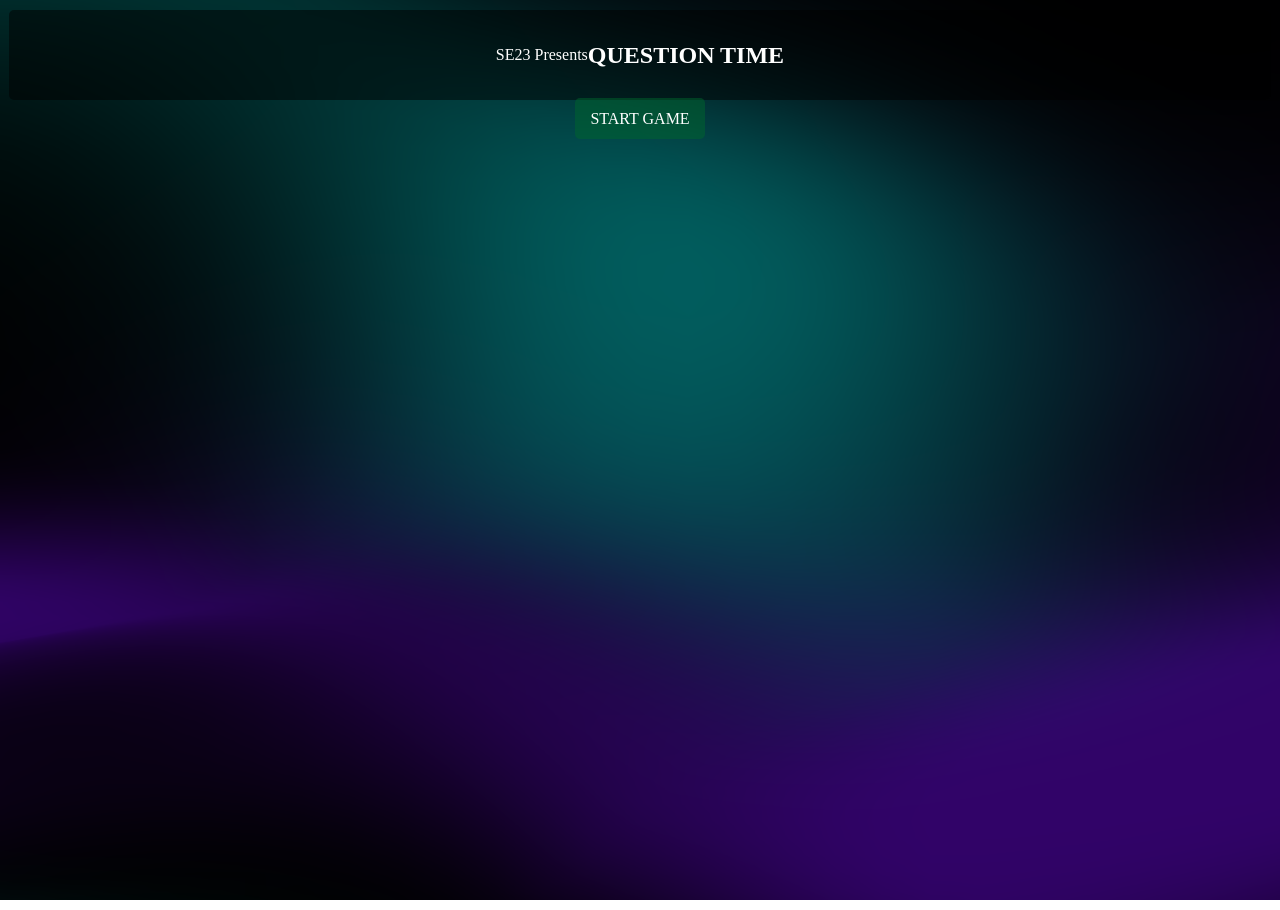
==== index.html @ 7378dd65 "Adds home page and styles" ====
<!DOCTYPE html>
<html lang="en">
<head>
    <meta charset="UTF-8">
    <meta name="viewport" content="width=device-width, initial-scale=1.0">
    <title>Question Time</title>
    <link rel="stylesheet" href="./styles/index.css">
</head>
<body>
    <section class="logo-section">
        <p class="logo-section__presents" >SE23 Presents</p>
        <h1 class="logo-section__logo" >QUESTION TIME</h1>
    </section>

    <section class="how-to-play">

        <div class="how-to-play__game-btns">
            <a href="./game.html" class="how-to-play__start-solo-game" id="startSoloGame">START GAME</a>
        </div>

    </section>



</body>
<script src="./scripts/index.js"></script>
</html>
---- styles/index.css ----
html {
  height: 100vh;
}

body {
  height: 100%;
  background-image: url("../assets/mesh-bg-3.png");
  background-repeat: no-repeat;
  background-size: cover;
  background-position: center;
  background-attachment: fixed;
  overflow: hidden;
}

.logo-section {
  height: 10%;
  width: 99.9%;
  border-radius: 5px;
  display: flex;
  justify-content: center;
  align-items: center;
  margin: 10px auto;
  background-color: rgba(0, 0, 0, 0.5);
  color: white;
}

.how-to-play {
  display: flex;
  flex-direction: column;
  justify-content: flex-end;
  align-items: center;
}
.how-to-play__start-solo-game {
  padding: 12px 15px;
  text-decoration: none;
  color: white;
  border: none;
  border-radius: 5px;
  transition: background-color 0.2s;
  background-color: rgba(1, 103, 45, 0.5);
}
.how-to-play__start-solo-game:hover {
  background-color: rgba(2, 139, 61, 0.8);
  cursor: pointer;
}
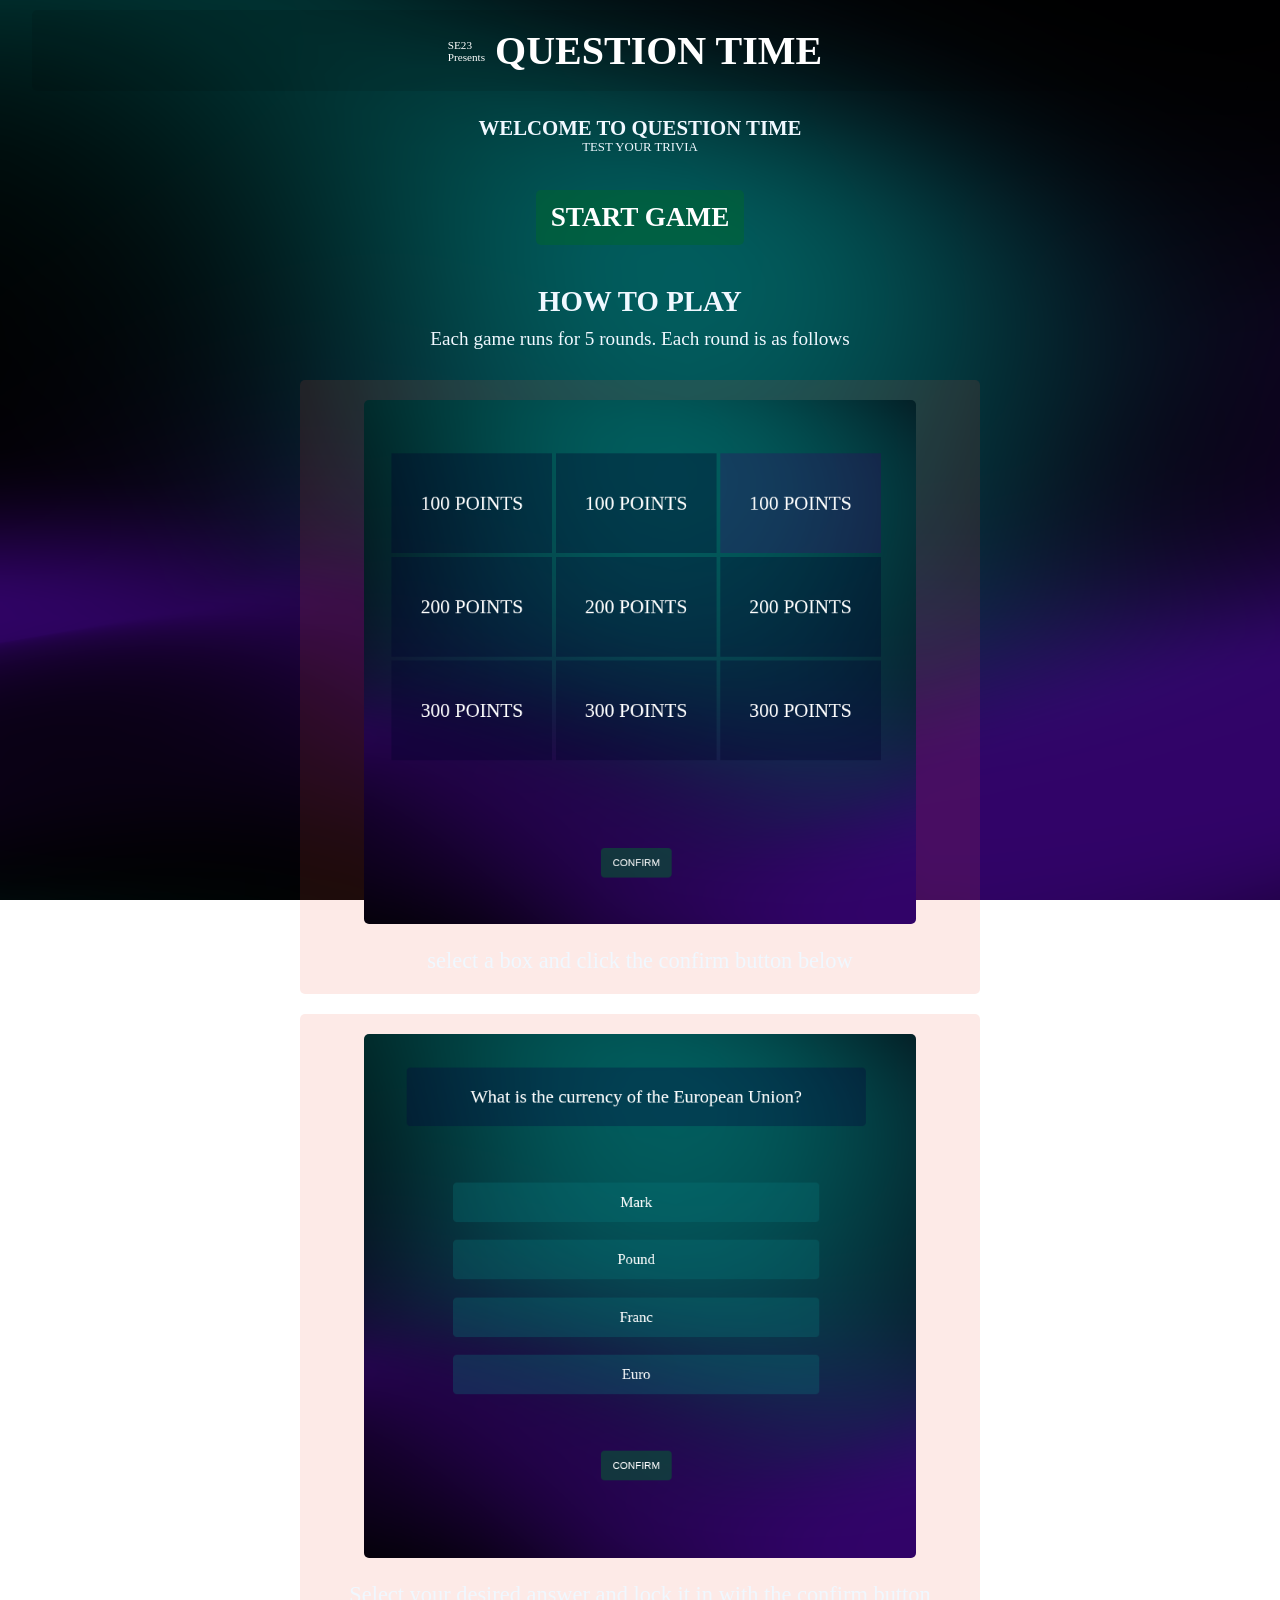
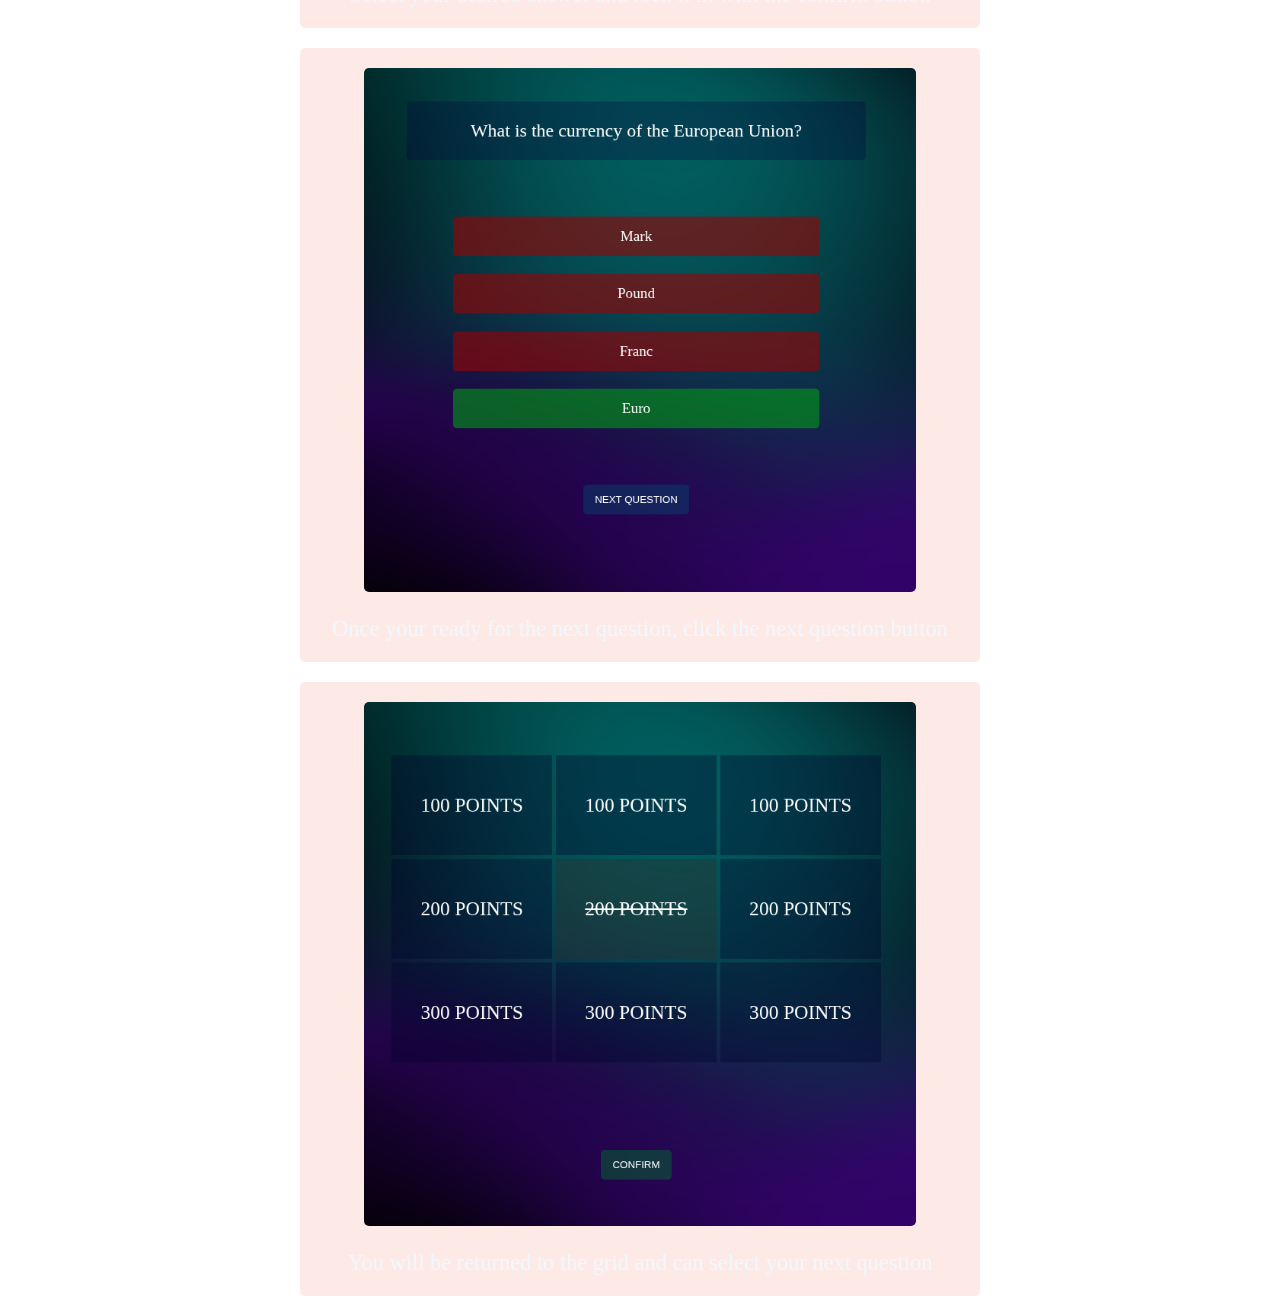
==== commit 838a08fd: "Adds home page with instructions and updates styles" ====
--- a/index.html
+++ b/index.html
@@ -8,14 +8,60 @@
 </head>
 <body>
     <section class="logo-section">
-        <p class="logo-section__presents" >SE23 Presents</p>
-        <h1 class="logo-section__logo" >QUESTION TIME</h1>
+            <p class="logo-section__presents" >SE23<br>Presents</p>
+            <h1 class="logo-section__logo" >QUESTION TIME</h1>
     </section>
+
+
 
     <section class="how-to-play">
 
-        <div class="how-to-play__game-btns">
-            <a href="./game.html" class="how-to-play__start-solo-game" id="startSoloGame">START GAME</a>
+        <!-- ---------- WELCOME ---------- -->
+        <div class="how-to-play__welcome-container">
+            <h2 class="how-to-play__welcome-heading">WELCOME TO QUESTION TIME</h2>
+            <p class="how-to-play__intro">TEST YOUR TRIVIA</p>
+        </div>
+
+        <div class="game-btns">
+            <a href="./game.html" class="start-solo-game" id="startSoloGame">START GAME</a>
+        </div>
+
+        <!-- ---------- INSTRUCTIONS ---------- -->
+        <div class="how-to-play__instructions">
+            <h3 class="how-to-play__instruction-heading">HOW TO PLAY</h3>
+            <p class="how-to-play__quick-note">Each game runs for 5 rounds. Each round is as follows</p>
+            
+            <!-- ---------- INSTRUCTION CARDS ---------- -->
+            <div class="how-to-play__instruction-cards-wrapper">
+            <!-- ----- CARD 1 ----- -->
+                <div class="how-to-play__instruction-card">
+                    <p class="how-to-play__instruction-text"> select a box and click the confirm button below</p>
+                    <div class="how-to-play__instuction-visual-container">
+                        <img src="./assets/grid-guide.png" alt="" class="how-to-play__instruction-visual">
+                    </div>
+                </div>
+            <!-- ----- CARD 2 ----- -->
+                <div class="how-to-play__instruction-card">
+                    <p class="how-to-play__instruction-text">Select your desired answer and lock it in with the confirm button</p>
+                    <div class="how-to-play__instuction-visual-container">
+                        <img src="./assets/question-guide-1.png" alt="" class="how-to-play__instruction-visual">
+                    </div>
+                </div>
+            <!-- ----- CARD 3 ----- -->
+                <div class="how-to-play__instruction-card">
+                    <p class="how-to-play__instruction-text">Once your ready for the next question, click the next question button</p>
+                    <div class="how-to-play__instuction-visual-container">
+                        <img src="./assets/question-guide-2.png" alt="" class="how-to-play__instruction-visual">
+                    </div>
+                </div>
+            <!-- ----- CARD 4 ----- -->
+                <div class="how-to-play__instruction-card">
+                    <p class="how-to-play__instruction-text">You will be returned to the grid and can select your next question</p>
+                    <div class="how-to-play__instuction-visual-container">
+                        <img src="./assets/grid-after-question.png" alt="" class="how-to-play__instruction-visual">
+                    </div>
+                </div>
+            </div>
         </div>
 
     </section>
--- a/styles/index.css
+++ b/styles/index.css
@@ -1,27 +1,65 @@
+* {
+  margin: 0;
+  padding: 0;
+  box-sizing: border-box;
+}
+
 html {
   height: 100vh;
 }
 
 body {
-  height: 100%;
+  min-height: 100%;
   background-image: url("../assets/mesh-bg-3.png");
   background-repeat: no-repeat;
   background-size: cover;
   background-position: center;
   background-attachment: fixed;
   overflow: hidden;
+  overflow: visible;
 }
 
 .logo-section {
-  height: 10%;
-  width: 99.9%;
+  padding: 17px 0;
+  width: 95%;
   border-radius: 5px;
   display: flex;
   justify-content: center;
   align-items: center;
   margin: 10px auto;
-  background-color: rgba(0, 0, 0, 0.5);
+  background-color: rgba(0, 0, 0, 0.1);
   color: white;
+}
+.logo-section__presents {
+  font-size: 0.7rem;
+  margin-right: 10px;
+}
+.logo-section__logo {
+  font-size: clamp(1.2rem, 7vw, 2.5rem);
+  margin-right: 10px;
+}
+
+.game-btns {
+  display: flex;
+  justify-content: center;
+  margin-bottom: 40px;
+  margin-top: 10px;
+}
+
+.start-solo-game {
+  padding: 12px 15px;
+  text-decoration: none;
+  color: white;
+  border: none;
+  border-radius: 5px;
+  transition: background-color 0.2s;
+  background-color: rgba(1, 103, 45, 0.5);
+  font-size: 1.7rem;
+  font-weight: bold;
+}
+.start-solo-game:hover {
+  background-color: rgba(2, 139, 61, 0.8);
+  cursor: pointer;
 }
 
 .how-to-play {
@@ -29,17 +67,62 @@
   flex-direction: column;
   justify-content: flex-end;
   align-items: center;
+  text-align: center;
+  color: aliceblue;
 }
-.how-to-play__start-solo-game {
-  padding: 12px 15px;
-  text-decoration: none;
-  color: white;
-  border: none;
+.how-to-play__welcome-container {
+  margin-top: 15px;
+  margin-bottom: 25px;
+}
+.how-to-play__welcome-heading {
+  font-size: 1.3rem;
+}
+.how-to-play__intro {
+  font-size: 0.8rem;
+}
+.how-to-play__instructions {
+  display: flex;
+  justify-content: center;
+  flex-direction: column;
+  align-items: center;
+}
+.how-to-play__instruction-heading {
+  font-size: 1.8rem;
+  margin-bottom: 10px;
+}
+.how-to-play__quick-note {
+  margin-bottom: 30px;
+  font-size: 1.2rem;
+}
+.how-to-play__instruction-cards-wrapper {
+  display: flex;
+  flex-direction: column;
+  align-items: center;
+}
+.how-to-play__instruction-card {
+  background-color: rgba(234, 82, 62, 0.12);
+  display: flex;
+  flex-direction: column-reverse;
+  justify-content: space-between;
+  align-items: center;
+  height: 40%;
+  width: 90%;
+  margin-bottom: 20px;
+  padding: 20px 15px;
   border-radius: 5px;
-  transition: background-color 0.2s;
-  background-color: rgba(1, 103, 45, 0.5);
 }
-.how-to-play__start-solo-game:hover {
-  background-color: rgba(2, 139, 61, 0.8);
-  cursor: pointer;
+.how-to-play__instruction-text {
+  font-size: 1.4rem;
 }
+.how-to-play__instruction-visual-container {
+  width: 75%;
+  display: flex;
+  align-items: center;
+  border-radius: 5px;
+}
+.how-to-play__instruction-visual {
+  max-width: 85%;
+  max-height: 100%;
+  border-radius: 5px;
+  margin-bottom: 20px;
+}
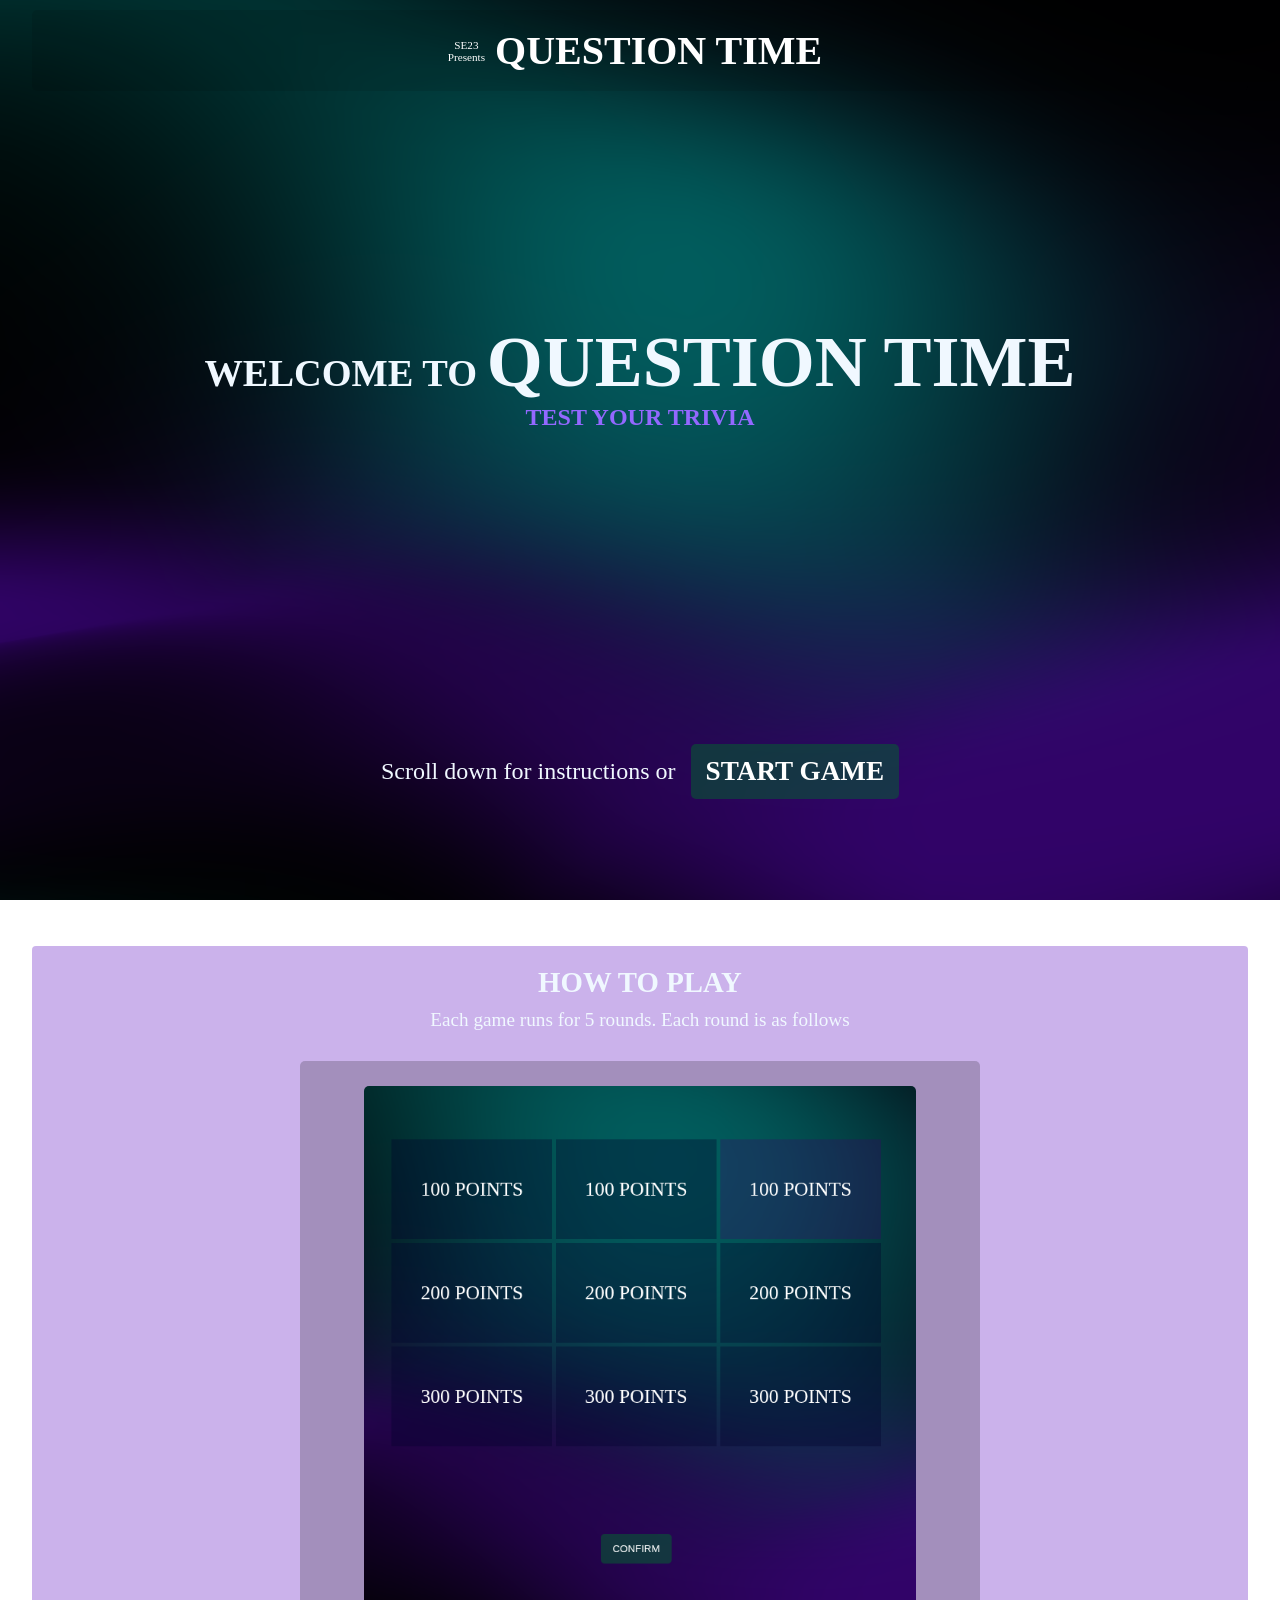
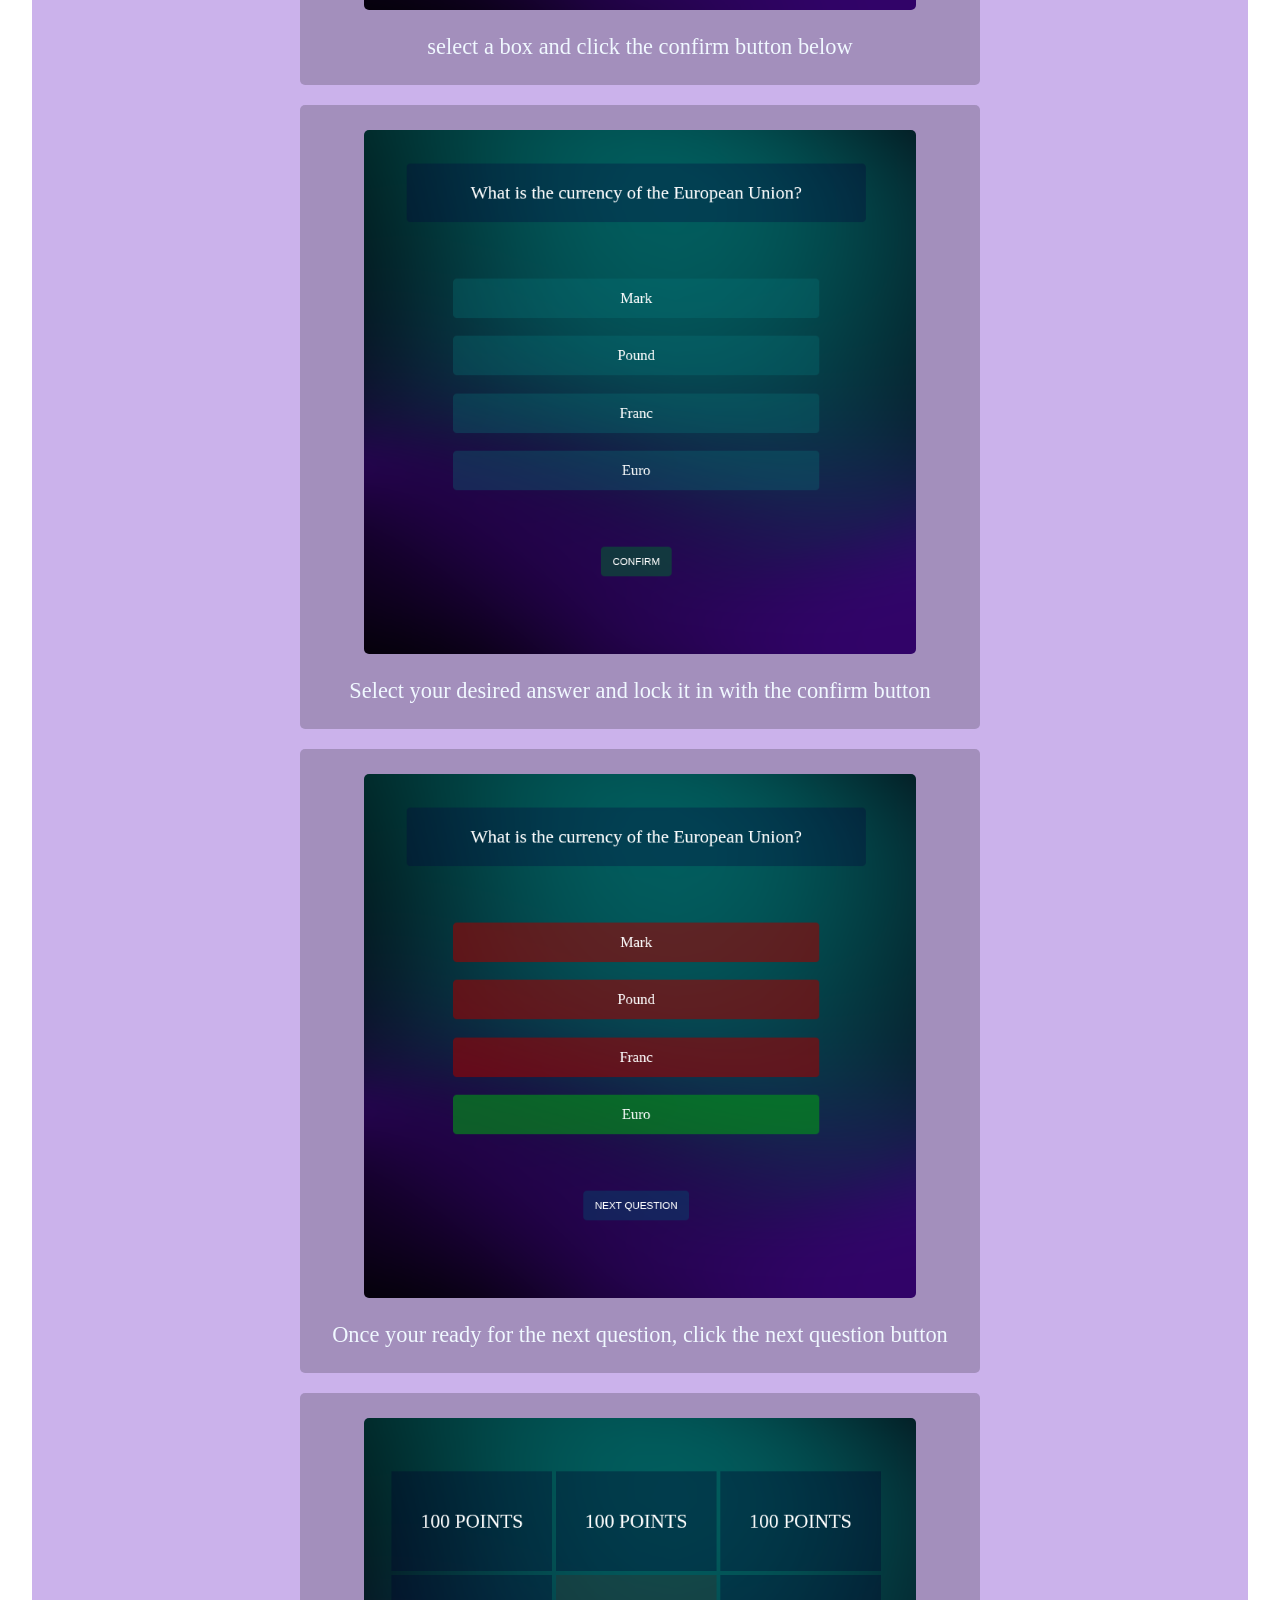
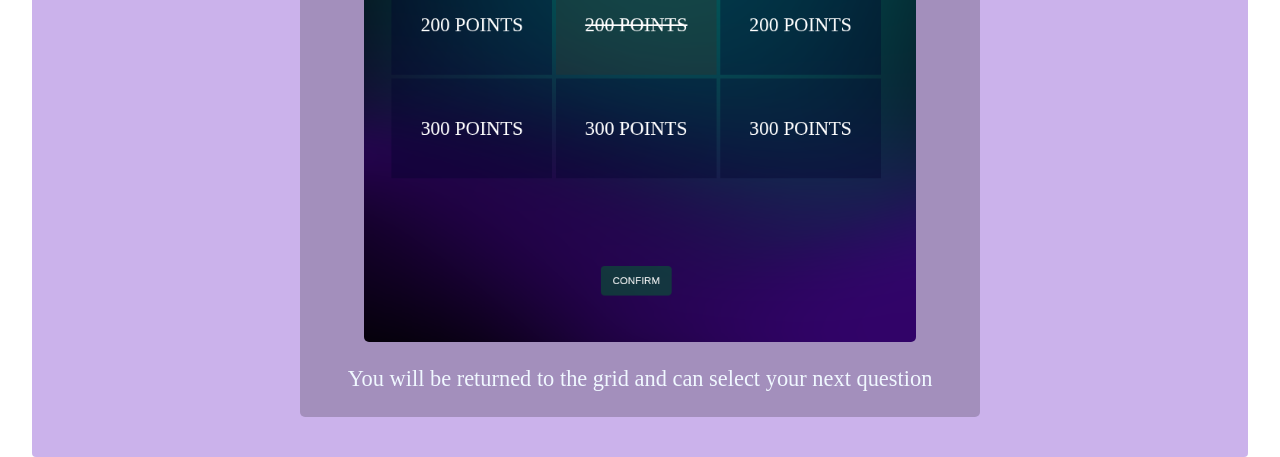
==== commit 715decef: "fixes home button routing issue and updates styles" ====
--- a/index.html
+++ b/index.html
@@ -9,7 +9,7 @@
 <body>
     <section class="logo-section">
             <p class="logo-section__presents" >SE23<br>Presents</p>
-            <h1 class="logo-section__logo" >QUESTION TIME</h1>
+            <h1 class="logo-section__logo">QUESTION TIME</h1>
     </section>
 
 
@@ -18,11 +18,12 @@
 
         <!-- ---------- WELCOME ---------- -->
         <div class="how-to-play__welcome-container">
-            <h2 class="how-to-play__welcome-heading">WELCOME TO QUESTION TIME</h2>
+            <h2 class="how-to-play__welcome-heading">WELCOME TO <span class="key-word">QUESTION TIME</span></h2>
             <p class="how-to-play__intro">TEST YOUR TRIVIA</p>
         </div>
 
         <div class="game-btns">
+            <p class="game-btns__scroll-guidance">Scroll down for instructions or</p>
             <a href="./game.html" class="start-solo-game" id="startSoloGame">START GAME</a>
         </div>
 
--- a/styles/index.css
+++ b/styles/index.css
@@ -29,6 +29,7 @@
   margin: 10px auto;
   background-color: rgba(0, 0, 0, 0.1);
   color: white;
+  text-align: center;
 }
 .logo-section__presents {
   font-size: 0.7rem;
@@ -42,8 +43,14 @@
 .game-btns {
   display: flex;
   justify-content: center;
+  align-items: center;
   margin-bottom: 40px;
   margin-top: 10px;
+  height: 30vh;
+}
+.game-btns__scroll-guidance {
+  margin-right: 15px;
+  font-size: clamp(1rem, 3vw, 1.5rem);
 }
 
 .start-solo-game {
@@ -71,20 +78,33 @@
   color: aliceblue;
 }
 .how-to-play__welcome-container {
-  margin-top: 15px;
+  margin-top: 50px;
   margin-bottom: 25px;
+  height: 50vh;
+  display: flex;
+  flex-direction: column;
+  justify-content: center;
 }
 .how-to-play__welcome-heading {
-  font-size: 1.3rem;
+  font-size: clamp(1.4rem, 4vw, 2.4rem);
 }
 .how-to-play__intro {
-  font-size: 0.8rem;
+  font-size: clamp(1rem, 2.5vw, 1.5rem);
+  font-weight: bold;
+  color: #9368ff;
+}
+.how-to-play .key-word {
+  font-size: clamp(1.9rem, 7vw, 4.5rem);
 }
 .how-to-play__instructions {
   display: flex;
   justify-content: center;
   flex-direction: column;
   align-items: center;
+  background-color: rgba(83, 2, 188, 0.3);
+  width: 95%;
+  padding: 20px 10px;
+  border-radius: 4px;
 }
 .how-to-play__instruction-heading {
   font-size: 1.8rem;
@@ -100,7 +120,7 @@
   align-items: center;
 }
 .how-to-play__instruction-card {
-  background-color: rgba(234, 82, 62, 0.12);
+  background-color: rgba(0, 0, 0, 0.2);
   display: flex;
   flex-direction: column-reverse;
   justify-content: space-between;
@@ -108,7 +128,7 @@
   height: 40%;
   width: 90%;
   margin-bottom: 20px;
-  padding: 20px 15px;
+  padding: 25px 15px;
   border-radius: 5px;
 }
 .how-to-play__instruction-text {
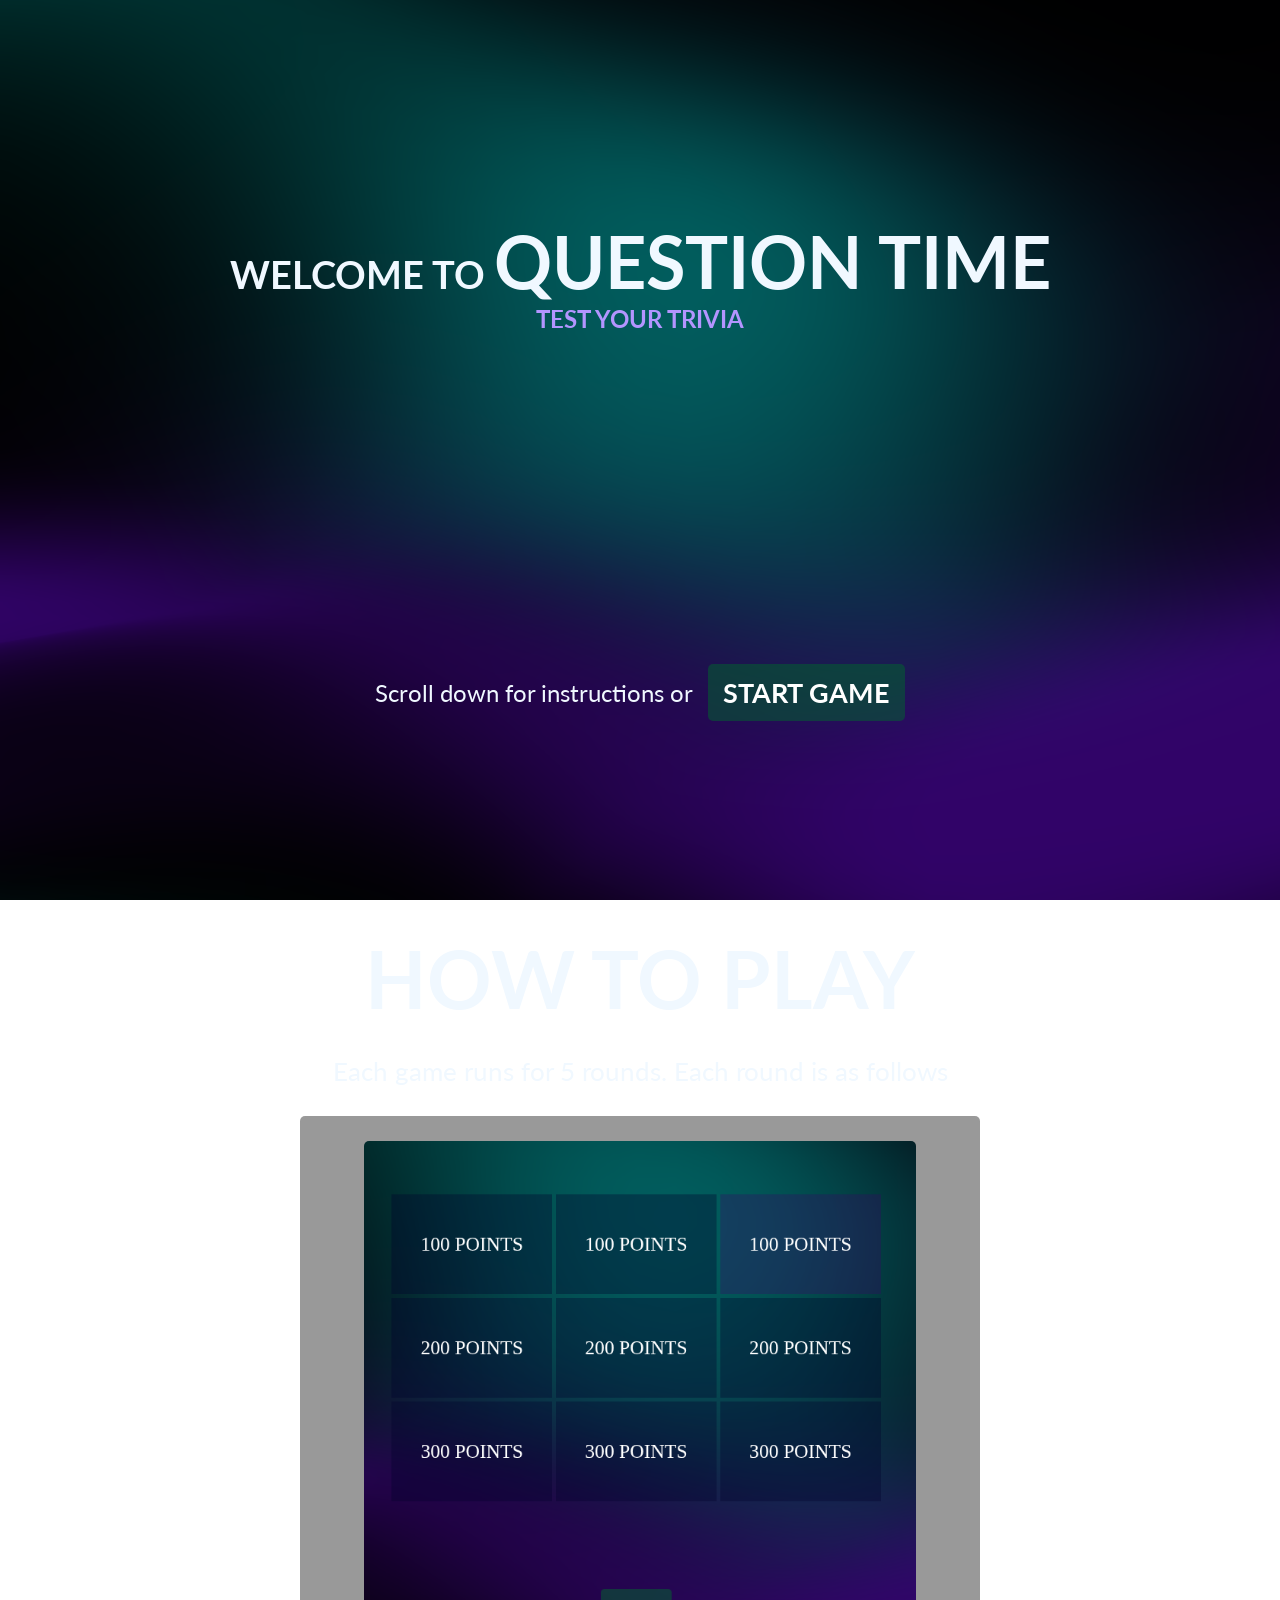
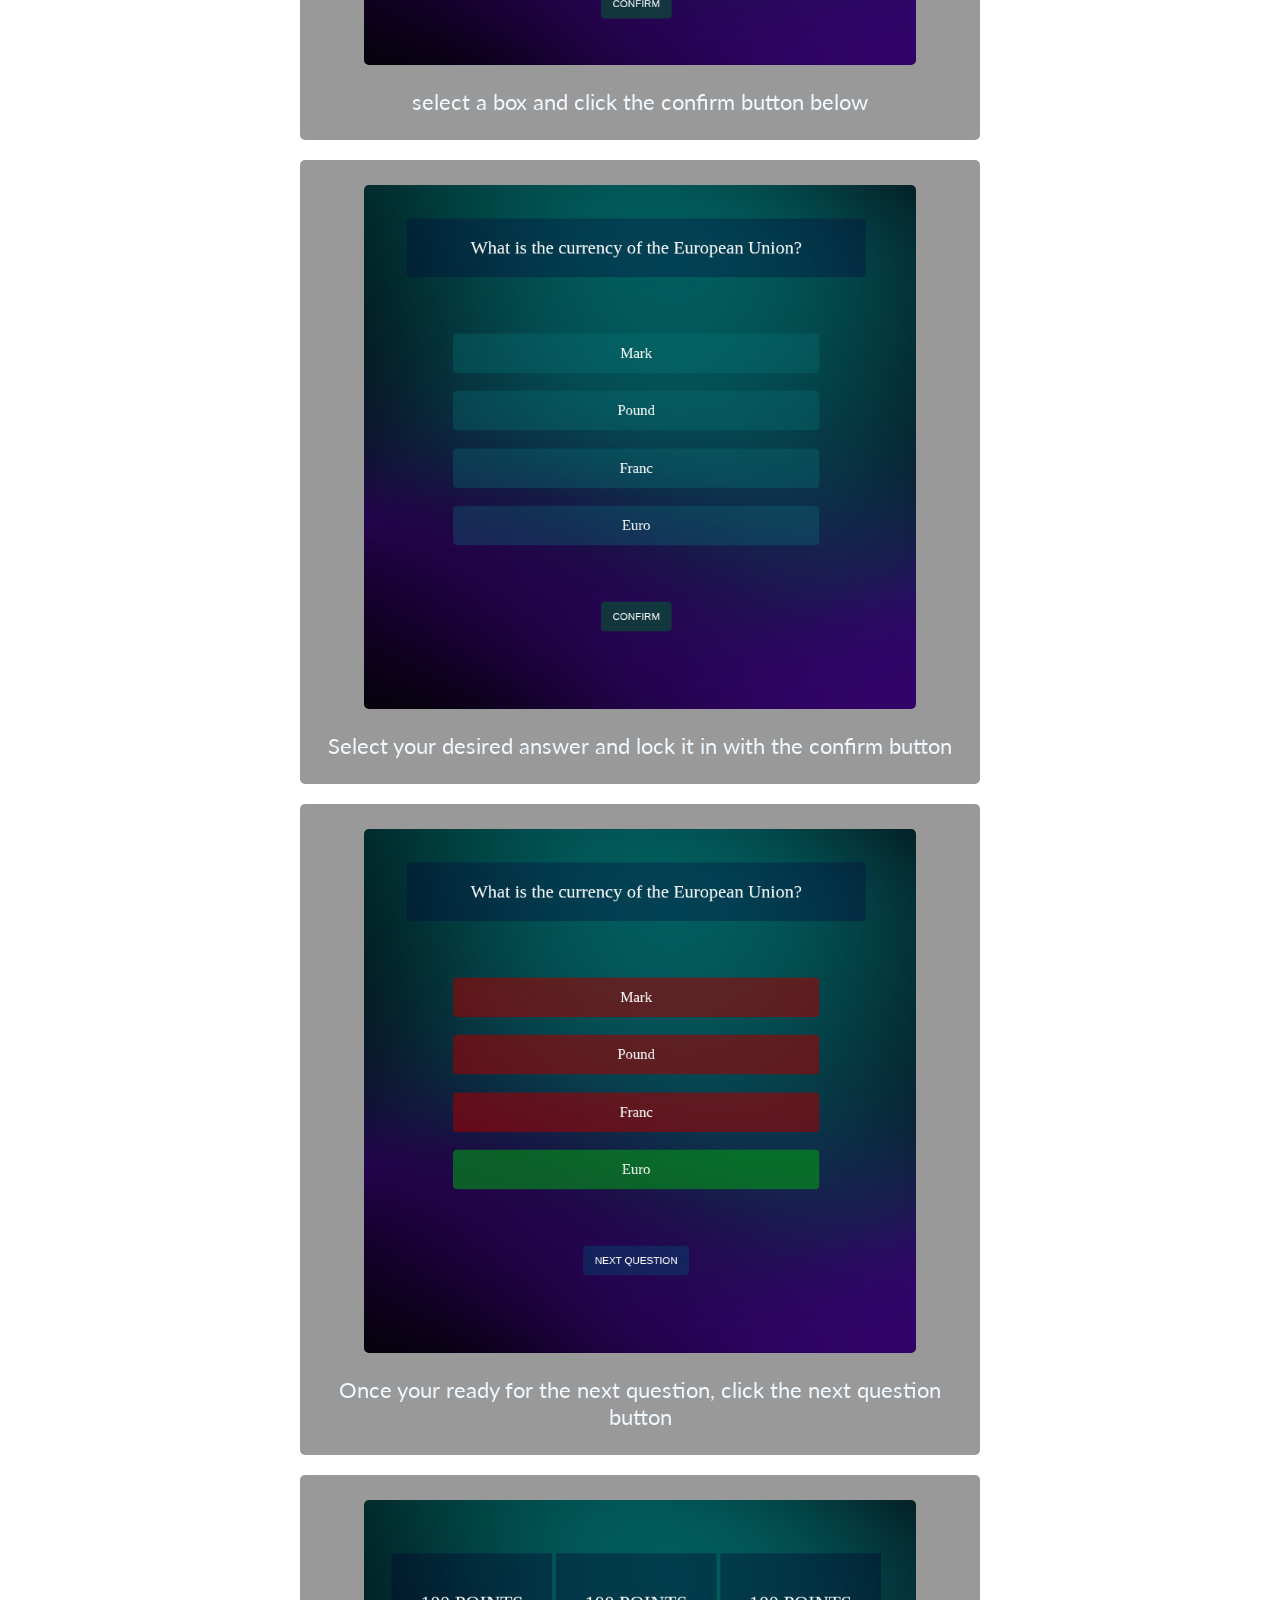
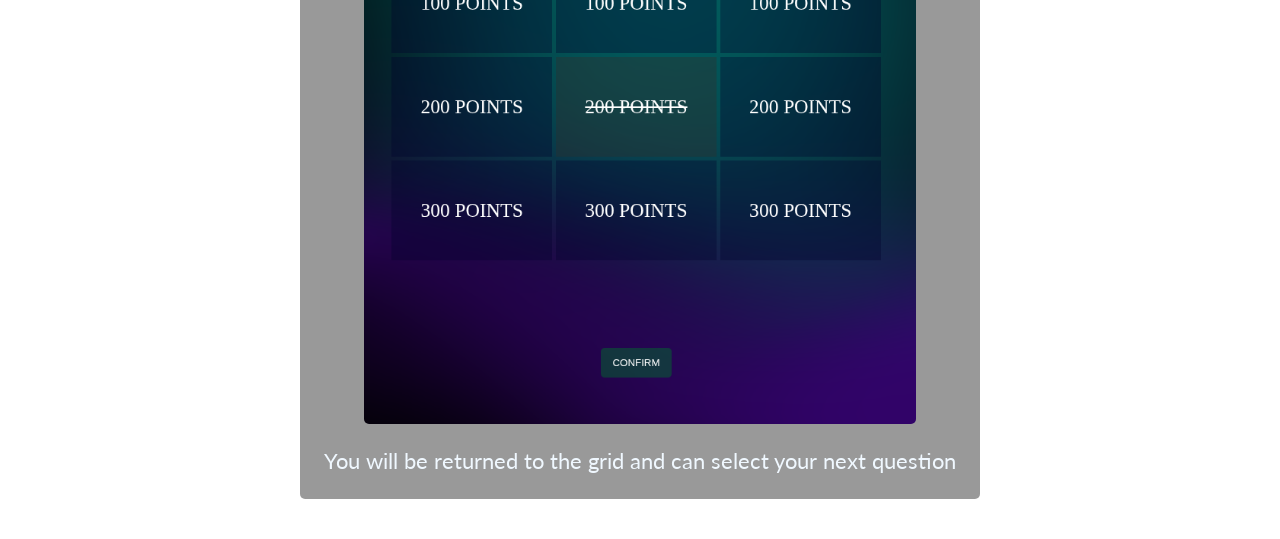
==== commit ceca5c48: "Refactors questions.js and updates dynamic styling for modal" ====
--- a/index.html
+++ b/index.html
@@ -4,17 +4,15 @@
     <meta charset="UTF-8">
     <meta name="viewport" content="width=device-width, initial-scale=1.0">
     <title>Question Time</title>
+    <!-- Birthstone and lato font -->
+    <link rel="preconnect" href="https://fonts.googleapis.com">
+    <link rel="preconnect" href="https://fonts.gstatic.com" crossorigin>
+    <link href="https://fonts.googleapis.com/css2?family=Birthstone&family=Lato:ital,wght@0,100;0,300;0,400;0,700;0,900;1,100;1,300;1,400;1,700;1,900&display=swap" rel="stylesheet">
     <link rel="stylesheet" href="./styles/index.css">
 </head>
 <body>
-    <section class="logo-section">
-            <p class="logo-section__presents" >SE23<br>Presents</p>
-            <h1 class="logo-section__logo">QUESTION TIME</h1>
-    </section>
 
-
-
-    <section class="how-to-play">
+    <main class="how-to-play">
 
         <!-- ---------- WELCOME ---------- -->
         <div class="how-to-play__welcome-container">
@@ -28,7 +26,7 @@
         </div>
 
         <!-- ---------- INSTRUCTIONS ---------- -->
-        <div class="how-to-play__instructions">
+        <section class="how-to-play__instructions">
             <h3 class="how-to-play__instruction-heading">HOW TO PLAY</h3>
             <p class="how-to-play__quick-note">Each game runs for 5 rounds. Each round is as follows</p>
             
@@ -63,9 +61,9 @@
                     </div>
                 </div>
             </div>
-        </div>
+        </section>
 
-    </section>
+    </main>
 
 
 
--- a/styles/index.css
+++ b/styles/index.css
@@ -16,37 +16,17 @@
   background-position: center;
   background-attachment: fixed;
   overflow: hidden;
+  font-family: "lato", sans-serif;
   overflow: visible;
-}
-
-.logo-section {
-  padding: 17px 0;
-  width: 95%;
-  border-radius: 5px;
-  display: flex;
-  justify-content: center;
-  align-items: center;
-  margin: 10px auto;
-  background-color: rgba(0, 0, 0, 0.1);
-  color: white;
-  text-align: center;
-}
-.logo-section__presents {
-  font-size: 0.7rem;
-  margin-right: 10px;
-}
-.logo-section__logo {
-  font-size: clamp(1.2rem, 7vw, 2.5rem);
-  margin-right: 10px;
 }
 
 .game-btns {
   display: flex;
   justify-content: center;
   align-items: center;
-  margin-bottom: 40px;
+  margin-bottom: 60px;
   margin-top: 10px;
-  height: 30vh;
+  height: 35vh;
 }
 .game-btns__scroll-guidance {
   margin-right: 15px;
@@ -61,6 +41,8 @@
   border-radius: 5px;
   transition: background-color 0.2s;
   background-color: rgba(1, 103, 45, 0.5);
+  font-weight: 600;
+  font-size: clamp(1.3rem, 3vw, 1.8rem);
   font-size: 1.7rem;
   font-weight: bold;
 }
@@ -91,7 +73,7 @@
 .how-to-play__intro {
   font-size: clamp(1rem, 2.5vw, 1.5rem);
   font-weight: bold;
-  color: #9368ff;
+  color: #b395ff;
 }
 .how-to-play .key-word {
   font-size: clamp(1.9rem, 7vw, 4.5rem);
@@ -101,18 +83,17 @@
   justify-content: center;
   flex-direction: column;
   align-items: center;
-  background-color: rgba(83, 2, 188, 0.3);
   width: 95%;
   padding: 20px 10px;
   border-radius: 4px;
 }
 .how-to-play__instruction-heading {
-  font-size: 1.8rem;
-  margin-bottom: 10px;
+  font-size: clamp(2.5rem, 7vw, 5rem);
+  margin-bottom: 30px;
 }
 .how-to-play__quick-note {
   margin-bottom: 30px;
-  font-size: 1.2rem;
+  font-size: 1.6rem;
 }
 .how-to-play__instruction-cards-wrapper {
   display: flex;
@@ -120,7 +101,7 @@
   align-items: center;
 }
 .how-to-play__instruction-card {
-  background-color: rgba(0, 0, 0, 0.2);
+  background-color: rgba(0, 0, 0, 0.4);
   display: flex;
   flex-direction: column-reverse;
   justify-content: space-between;
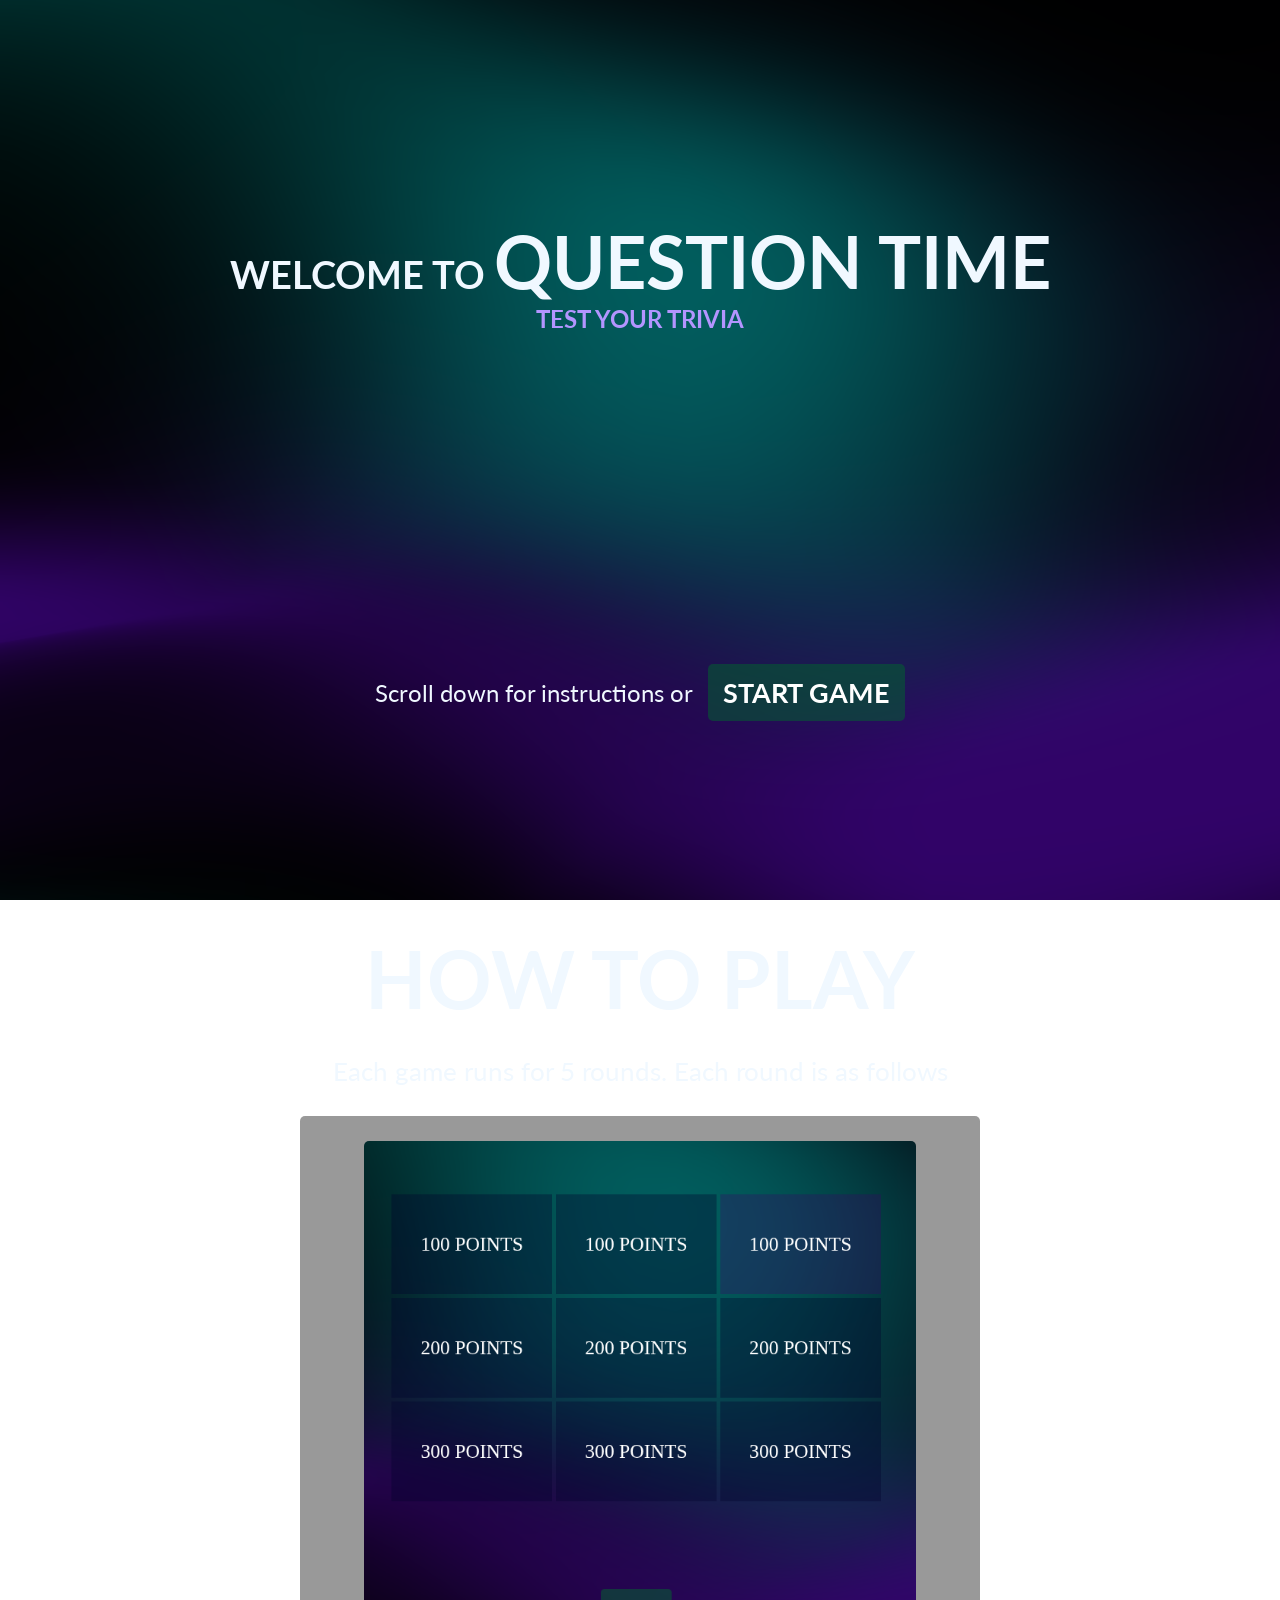
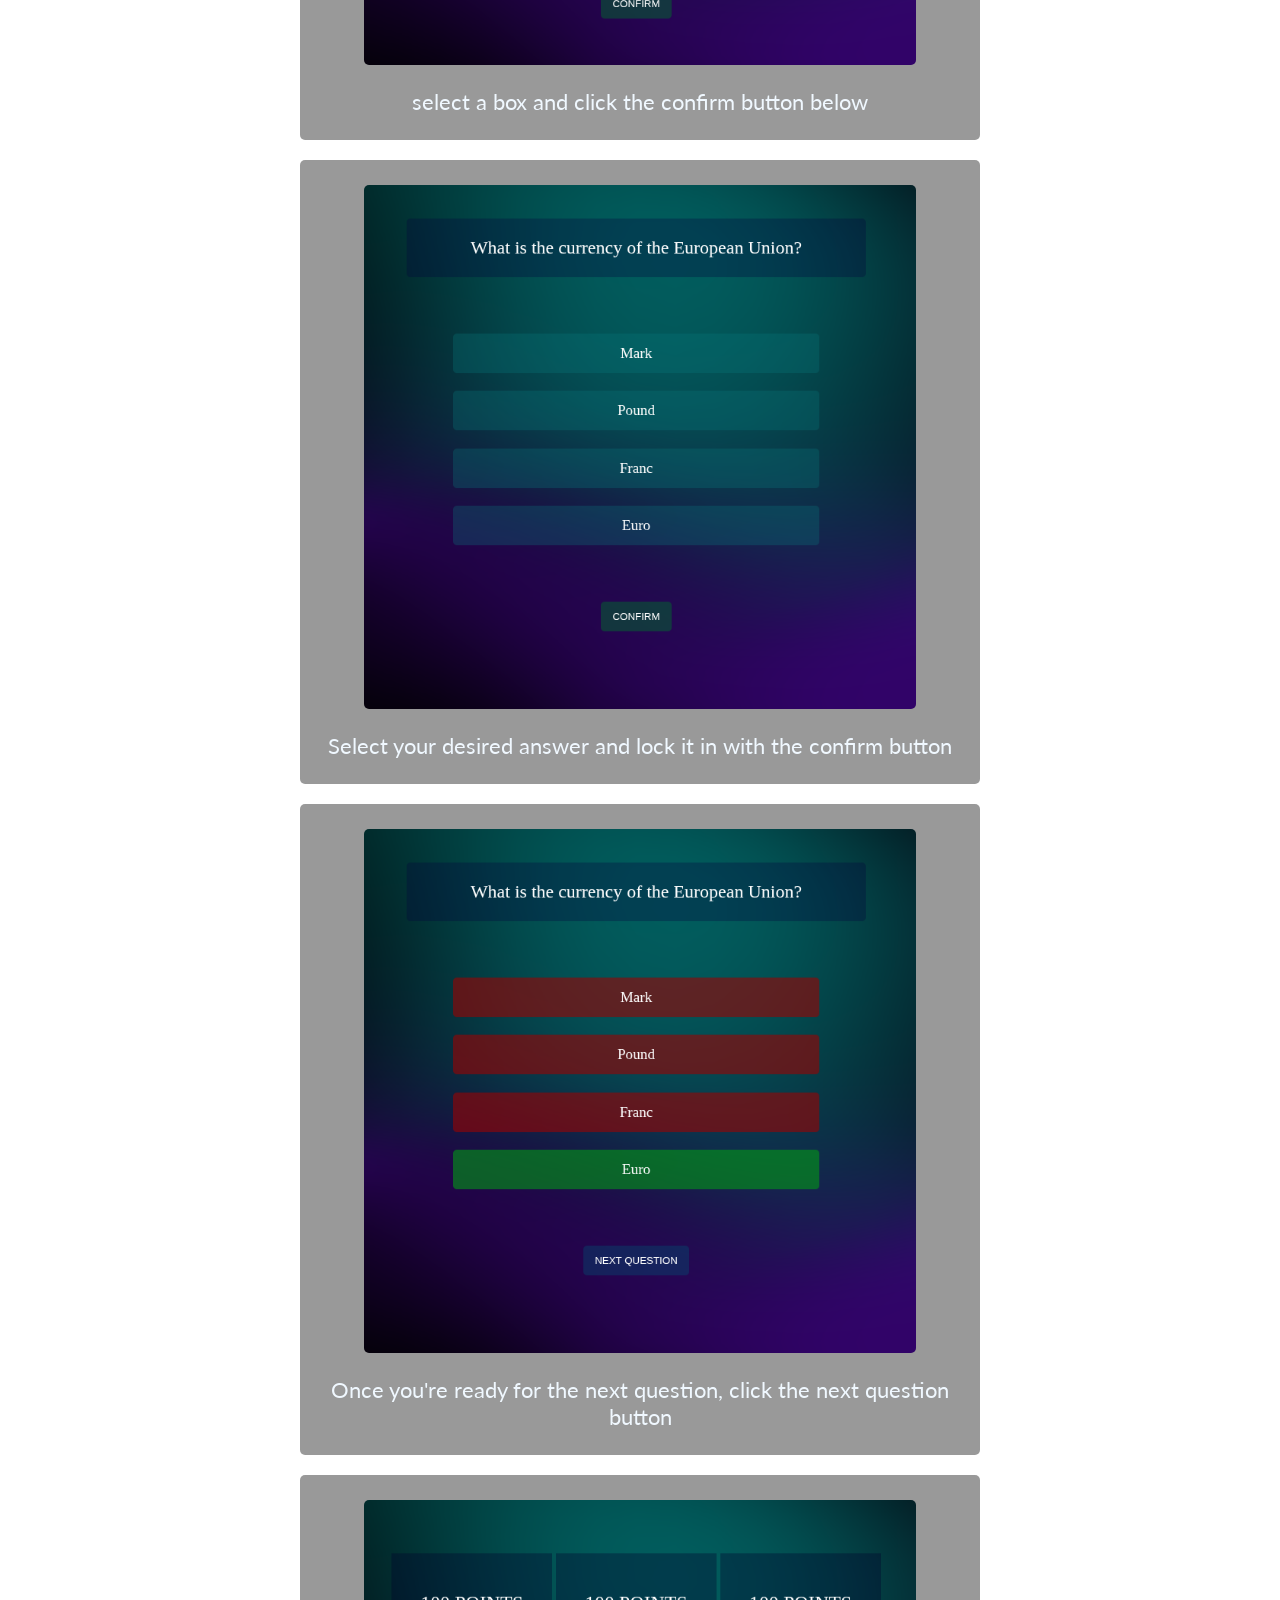
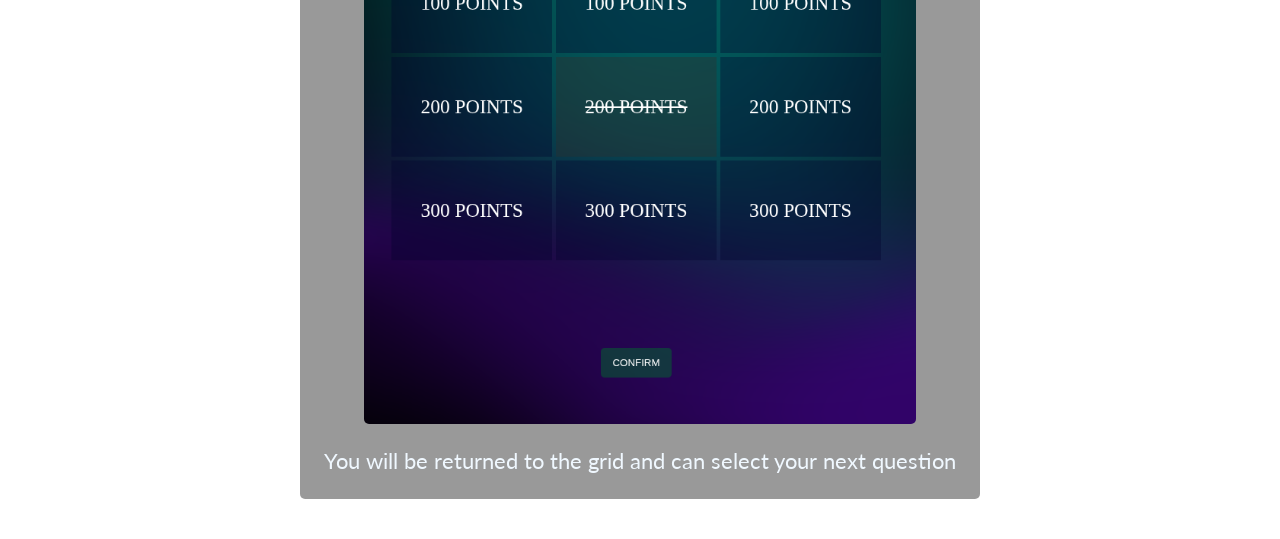
==== commit f6e9363b: "Adds functionality to prevent repeating questions in game.js" ====
--- a/index.html
+++ b/index.html
@@ -48,7 +48,7 @@
                 </div>
             <!-- ----- CARD 3 ----- -->
                 <div class="how-to-play__instruction-card">
-                    <p class="how-to-play__instruction-text">Once your ready for the next question, click the next question button</p>
+                    <p class="how-to-play__instruction-text">Once you're ready for the next question, click the next question button</p>
                     <div class="how-to-play__instuction-visual-container">
                         <img src="./assets/question-guide-2.png" alt="" class="how-to-play__instruction-visual">
                     </div>
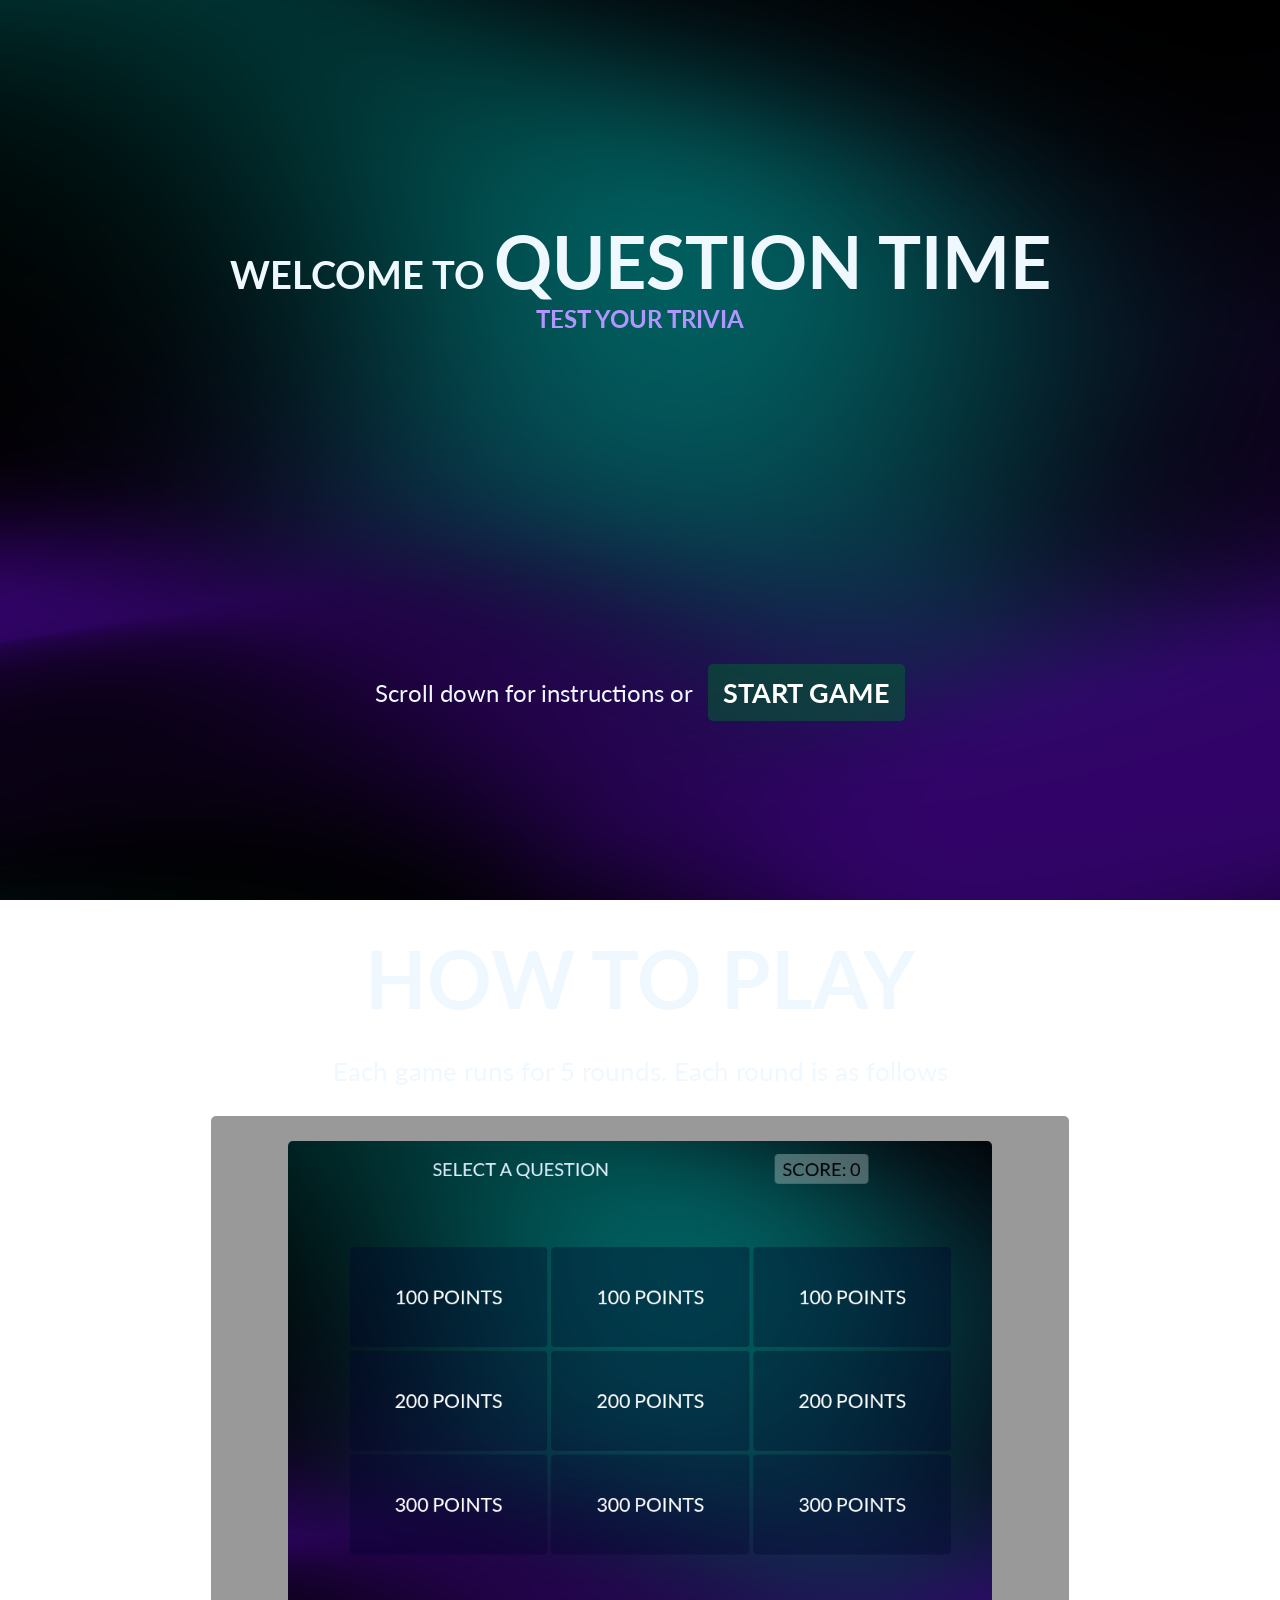
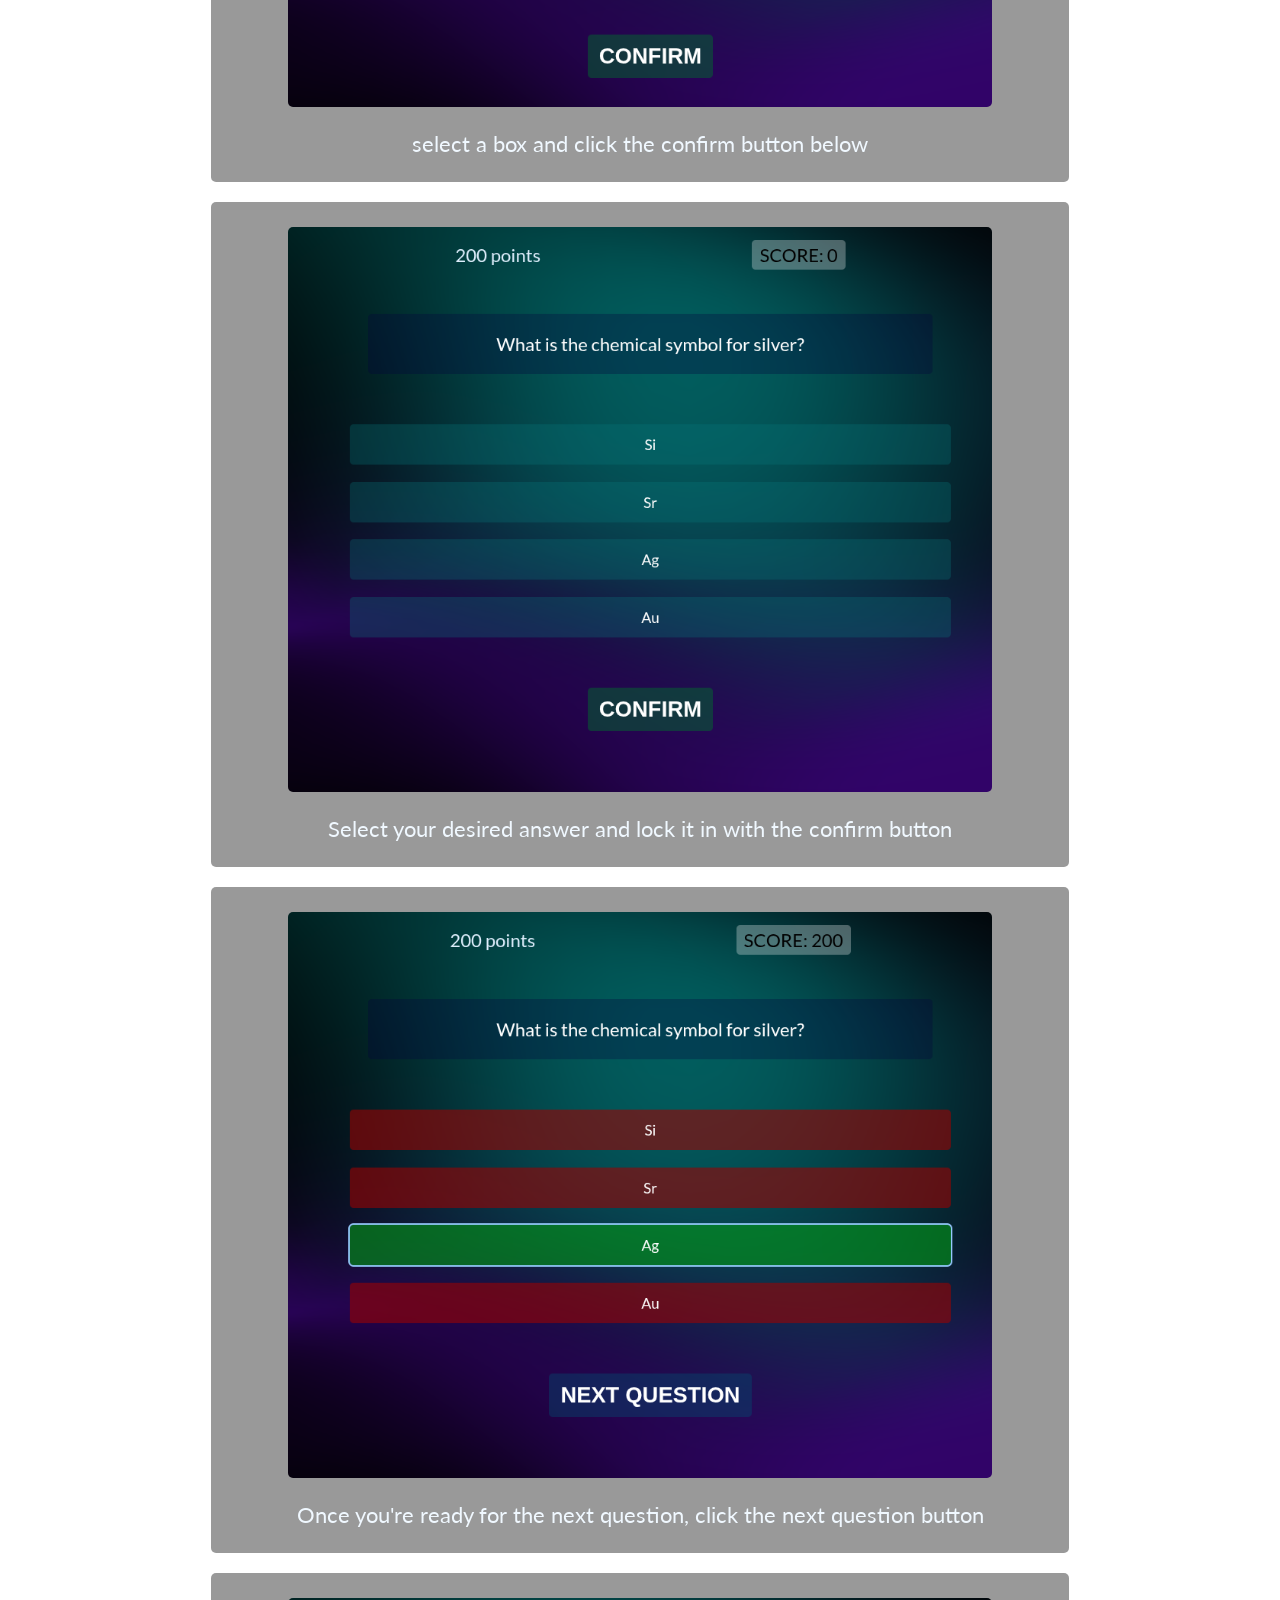
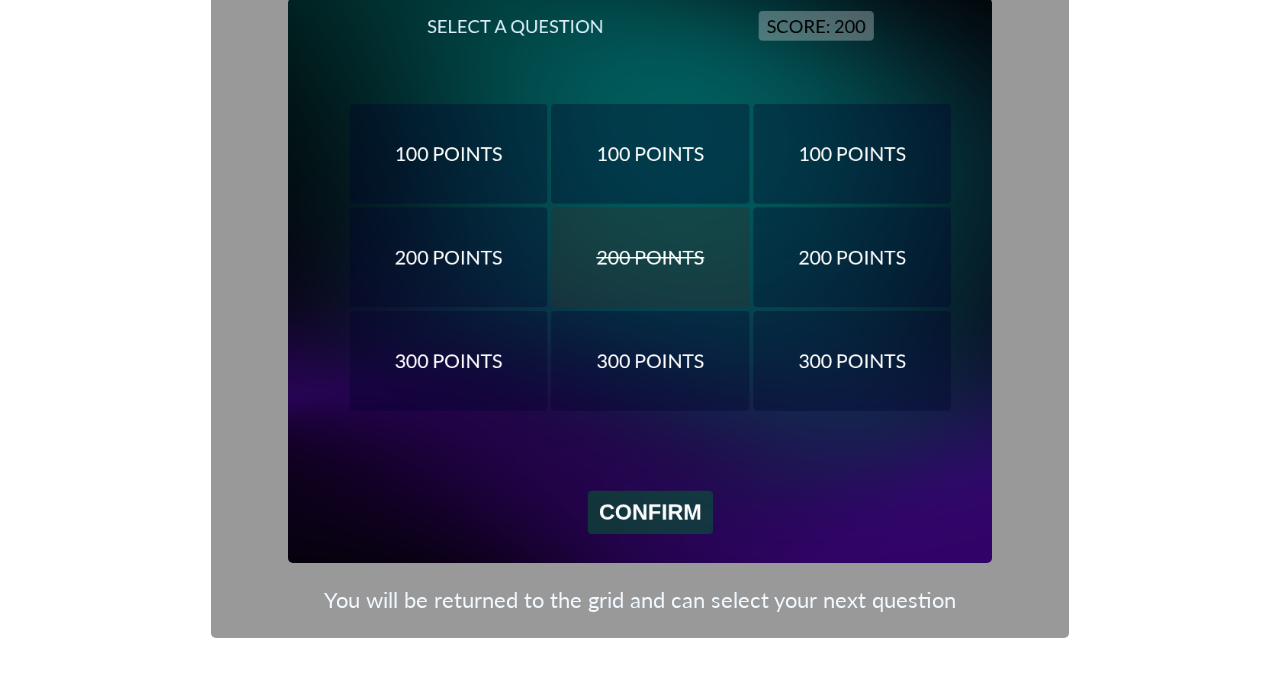
==== commit 4091fa27: "Updates instruction images and adds dynamic styles to score section" ====
--- a/index.html
+++ b/index.html
@@ -36,28 +36,28 @@
                 <div class="how-to-play__instruction-card">
                     <p class="how-to-play__instruction-text"> select a box and click the confirm button below</p>
                     <div class="how-to-play__instuction-visual-container">
-                        <img src="./assets/grid-guide.png" alt="" class="how-to-play__instruction-visual">
+                        <img src="./assets/game-guidance1.png" alt="" class="how-to-play__instruction-visual">
                     </div>
                 </div>
             <!-- ----- CARD 2 ----- -->
                 <div class="how-to-play__instruction-card">
                     <p class="how-to-play__instruction-text">Select your desired answer and lock it in with the confirm button</p>
                     <div class="how-to-play__instuction-visual-container">
-                        <img src="./assets/question-guide-1.png" alt="" class="how-to-play__instruction-visual">
+                        <img src="./assets/game-guidance2.png" alt="" class="how-to-play__instruction-visual">
                     </div>
                 </div>
             <!-- ----- CARD 3 ----- -->
                 <div class="how-to-play__instruction-card">
                     <p class="how-to-play__instruction-text">Once you're ready for the next question, click the next question button</p>
                     <div class="how-to-play__instuction-visual-container">
-                        <img src="./assets/question-guide-2.png" alt="" class="how-to-play__instruction-visual">
+                        <img src="./assets/game-guidance3.png" alt="" class="how-to-play__instruction-visual">
                     </div>
                 </div>
             <!-- ----- CARD 4 ----- -->
                 <div class="how-to-play__instruction-card">
                     <p class="how-to-play__instruction-text">You will be returned to the grid and can select your next question</p>
                     <div class="how-to-play__instuction-visual-container">
-                        <img src="./assets/grid-after-question.png" alt="" class="how-to-play__instruction-visual">
+                        <img src="./assets/game-guidance4.png" alt="" class="how-to-play__instruction-visual">
                     </div>
                 </div>
             </div>
--- a/styles/index.css
+++ b/styles/index.css
@@ -42,7 +42,7 @@
   transition: background-color 0.2s;
   background-color: rgba(1, 103, 45, 0.5);
   font-weight: 600;
-  font-size: clamp(1.3rem, 3vw, 1.8rem);
+  font-size: clamp(0.8rem, 3vw, 1.8rem);
   font-size: 1.7rem;
   font-weight: bold;
 }
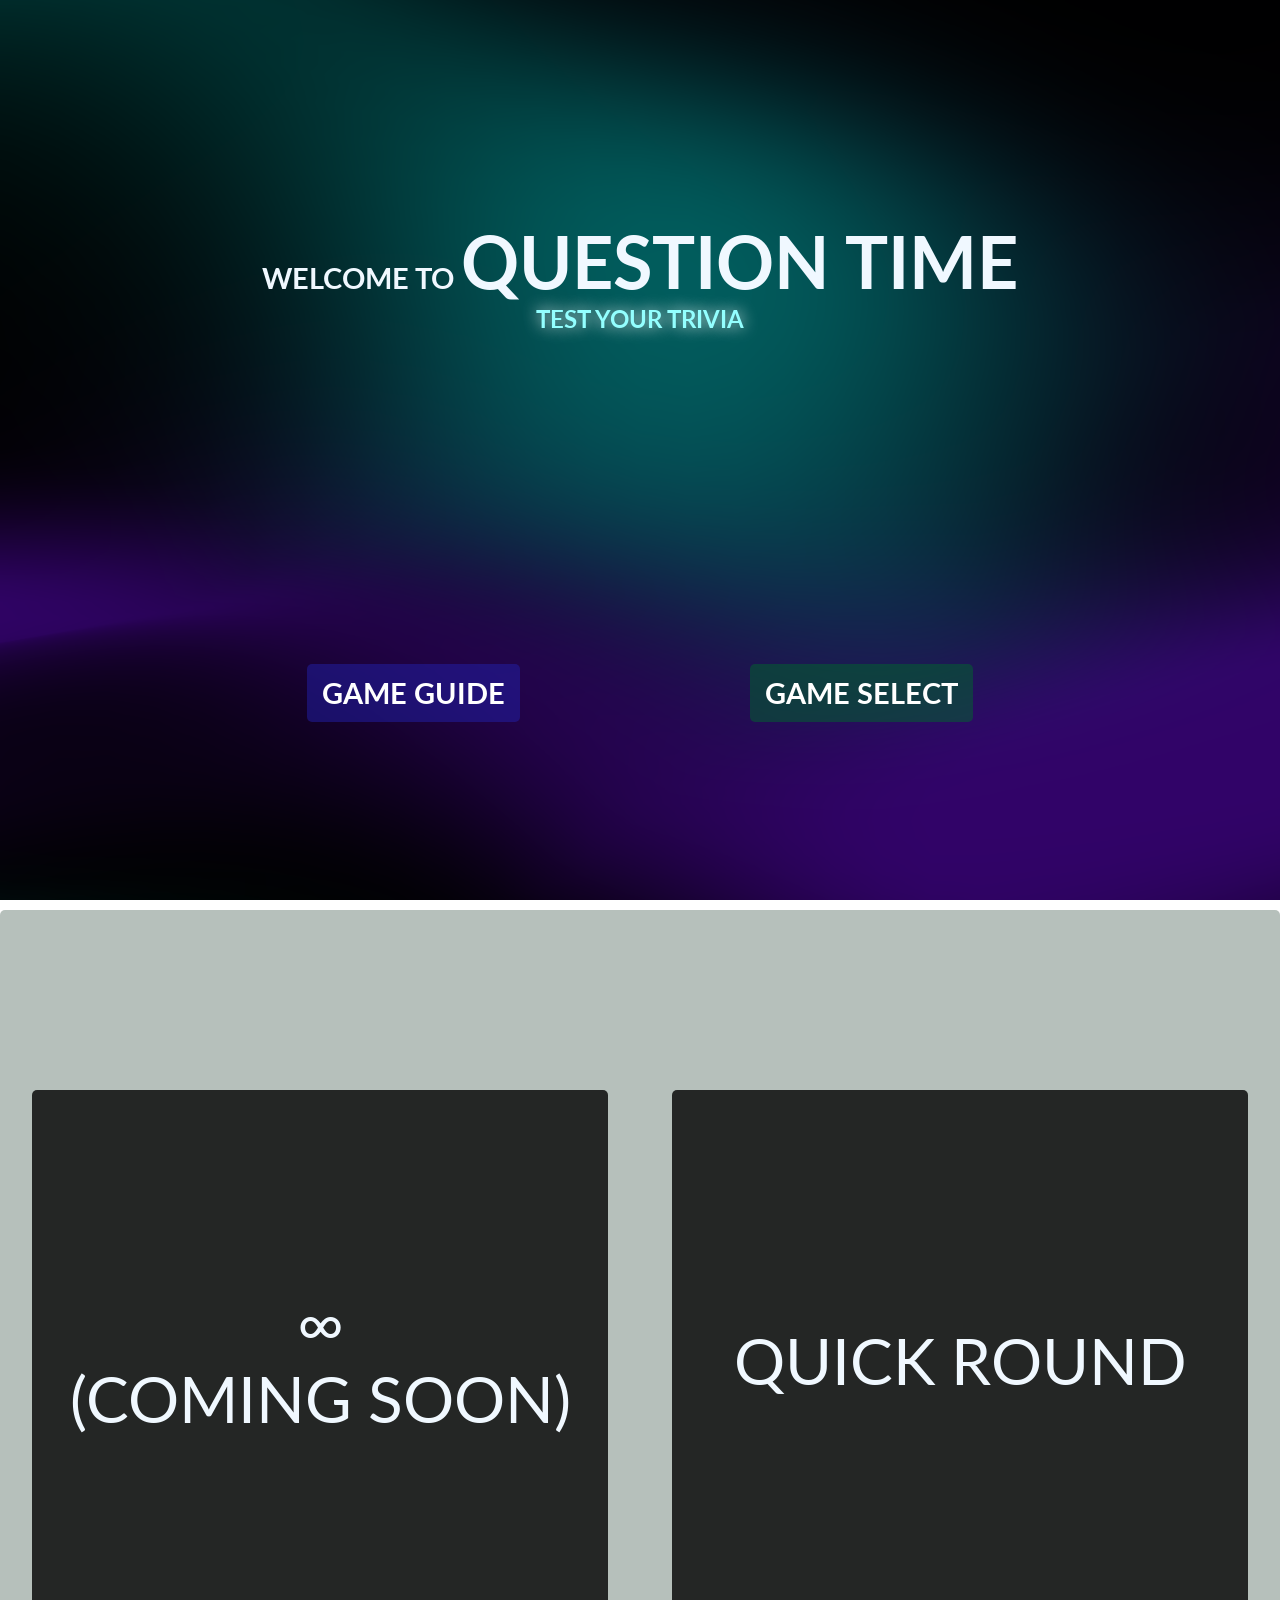
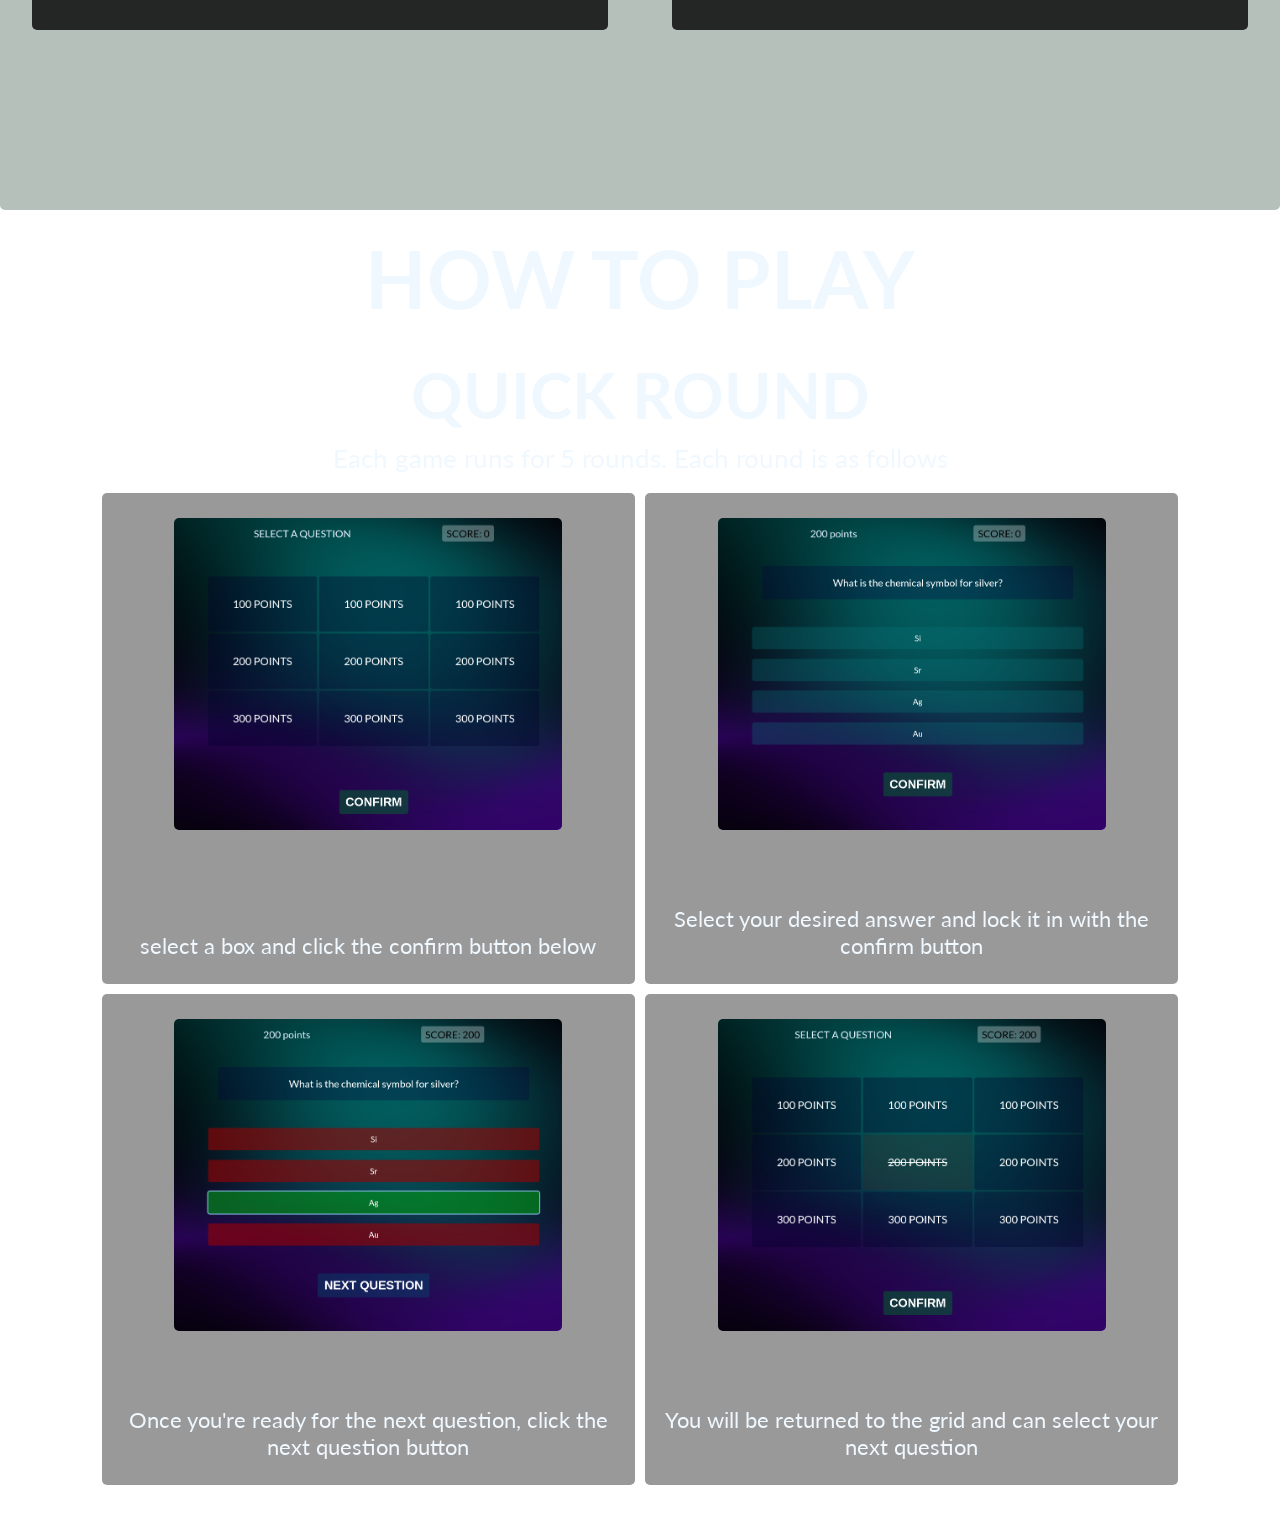
==== commit ec13eb97: "Updates landing page with game select and changes index.html to add semantic html tags" ====
--- a/index.html
+++ b/index.html
@@ -11,62 +11,66 @@
     <link rel="stylesheet" href="./styles/index.css">
 </head>
 <body>
-
-    <main class="how-to-play">
-
+    <main class="how-to-play" id="topOfPage">
         <!-- ---------- WELCOME ---------- -->
-        <div class="how-to-play__welcome-container">
+        <article class="how-to-play__welcome-container">
             <h2 class="how-to-play__welcome-heading">WELCOME TO <span class="key-word">QUESTION TIME</span></h2>
             <p class="how-to-play__intro">TEST YOUR TRIVIA</p>
-        </div>
+        </article>
 
-        <div class="game-btns">
-            <p class="game-btns__scroll-guidance">Scroll down for instructions or</p>
-            <a href="./game.html" class="start-solo-game" id="startSoloGame">START GAME</a>
-        </div>
+        <article class="game-btns">
+            <a href="#instructions" class="how-to-play__instructions-btn">GAME GUIDE</a>
+            <a href="#gameModeSelect" class="how-to-play__game-select" id="startSoloGame">GAME SELECT</a>
+        </article>
 
+        <!-- ---------- GAME MODE SELECT ---------- -->
+        <section class="how-to-play__game-mode-select" id="gameModeSelect">
+            <article class="how-to-play__mode-container infinite-mode-container">
+                <p class="how-to-play__infinity-mode-text">&infin; <br> (COMING SOON)</p>
+            </article>
+            <article class="how-to-play__mode-container" id="quickRoundDiv">
+                <p class="how-to-play__quick-round-text">QUICK ROUND</p>
+            </article>
+        </section>
         <!-- ---------- INSTRUCTIONS ---------- -->
-        <section class="how-to-play__instructions">
+        <section class="how-to-play__instructions" id="instructions">
             <h3 class="how-to-play__instruction-heading">HOW TO PLAY</h3>
+            <h4 class="how-to-play__quick-round-heading">QUICK ROUND</h4>
             <p class="how-to-play__quick-note">Each game runs for 5 rounds. Each round is as follows</p>
             
             <!-- ---------- INSTRUCTION CARDS ---------- -->
             <div class="how-to-play__instruction-cards-wrapper">
             <!-- ----- CARD 1 ----- -->
-                <div class="how-to-play__instruction-card">
+                <article class="how-to-play__instruction-card">
                     <p class="how-to-play__instruction-text"> select a box and click the confirm button below</p>
                     <div class="how-to-play__instuction-visual-container">
                         <img src="./assets/game-guidance1.png" alt="" class="how-to-play__instruction-visual">
                     </div>
-                </div>
+                </article>
             <!-- ----- CARD 2 ----- -->
-                <div class="how-to-play__instruction-card">
+                <article class="how-to-play__instruction-card">
                     <p class="how-to-play__instruction-text">Select your desired answer and lock it in with the confirm button</p>
                     <div class="how-to-play__instuction-visual-container">
                         <img src="./assets/game-guidance2.png" alt="" class="how-to-play__instruction-visual">
                     </div>
-                </div>
+                </article>
             <!-- ----- CARD 3 ----- -->
-                <div class="how-to-play__instruction-card">
+                <article class="how-to-play__instruction-card">
                     <p class="how-to-play__instruction-text">Once you're ready for the next question, click the next question button</p>
                     <div class="how-to-play__instuction-visual-container">
                         <img src="./assets/game-guidance3.png" alt="" class="how-to-play__instruction-visual">
                     </div>
-                </div>
+                </article>
             <!-- ----- CARD 4 ----- -->
-                <div class="how-to-play__instruction-card">
+                <article class="how-to-play__instruction-card">
                     <p class="how-to-play__instruction-text">You will be returned to the grid and can select your next question</p>
                     <div class="how-to-play__instuction-visual-container">
                         <img src="./assets/game-guidance4.png" alt="" class="how-to-play__instruction-visual">
                     </div>
-                </div>
+                </article>
             </div>
         </section>
-
     </main>
-
-
-
 </body>
-<script src="./scripts/index.js"></script>
+<script type="module" src="./scripts/index.js"></script>
 </html>
--- a/styles/index.css
+++ b/styles/index.css
@@ -6,6 +6,7 @@
 
 html {
   height: 100vh;
+  scroll-behavior: smooth;
 }
 
 body {
@@ -22,42 +23,56 @@
 
 .game-btns {
   display: flex;
-  justify-content: center;
+  justify-content: space-around;
   align-items: center;
   margin-bottom: 60px;
   margin-top: 10px;
   height: 35vh;
+  width: 70%;
 }
 .game-btns__scroll-guidance {
   margin-right: 15px;
   font-size: clamp(1rem, 3vw, 1.5rem);
 }
 
-.start-solo-game {
+.how-to-play {
+  display: flex;
+  flex-direction: column;
+  align-items: center;
+  text-align: center;
+  color: aliceblue;
+}
+.how-to-play__instructions-btn {
   padding: 12px 15px;
   text-decoration: none;
   color: white;
   border: none;
   border-radius: 5px;
   transition: background-color 0.2s;
+  background-color: rgba(35, 32, 170, 0.5);
+  font-weight: 600;
+  font-size: clamp(0.8rem, 3vw, 1.8rem);
+  font-weight: bold;
+}
+.how-to-play__instructions-btn:hover {
+  background-color: rgba(49, 46, 236, 0.5);
+  cursor: pointer;
+}
+.how-to-play__game-select {
+  padding: 12px 15px;
+  text-decoration: none;
+  color: white;
+  border: none;
+  border-radius: 5px;
+  transition: background-color 0.2s;
   background-color: rgba(1, 103, 45, 0.5);
   font-weight: 600;
   font-size: clamp(0.8rem, 3vw, 1.8rem);
-  font-size: 1.7rem;
   font-weight: bold;
 }
-.start-solo-game:hover {
+.how-to-play__game-select:hover {
   background-color: rgba(2, 139, 61, 0.8);
   cursor: pointer;
-}
-
-.how-to-play {
-  display: flex;
-  flex-direction: column;
-  justify-content: flex-end;
-  align-items: center;
-  text-align: center;
-  color: aliceblue;
 }
 .how-to-play__welcome-container {
   margin-top: 50px;
@@ -68,15 +83,58 @@
   justify-content: center;
 }
 .how-to-play__welcome-heading {
-  font-size: clamp(1.4rem, 4vw, 2.4rem);
+  font-size: clamp(0.7rem, 3vw, 1.8rem);
 }
 .how-to-play__intro {
-  font-size: clamp(1rem, 2.5vw, 1.5rem);
+  font-size: clamp(0.7rem, 3vw, 1.5rem);
+  color: #93ffff;
   font-weight: bold;
-  color: #b395ff;
+  text-shadow: 0px 0px 16px #ffffff;
 }
 .how-to-play .key-word {
   font-size: clamp(1.9rem, 7vw, 4.5rem);
+}
+.how-to-play__game-mode-select {
+  display: flex;
+  flex-direction: column;
+  justify-content: space-around;
+  align-items: center;
+  height: 100vh;
+  width: 100%;
+  background-color: rgba(14, 48, 30, 0.3);
+  border-radius: 5px;
+}
+@media only screen and (min-width: 769px) {
+  .how-to-play__game-mode-select {
+    flex-direction: row;
+  }
+}
+.how-to-play__mode-container {
+  width: 95%;
+  height: 40%;
+  background-color: rgba(0, 0, 0, 0.8);
+  display: flex;
+  justify-content: center;
+  align-items: center;
+  border-radius: 5px;
+  transition: transform 0.2s ease-in, background-color 0.3s ease-out;
+}
+@media only screen and (min-width: 769px) {
+  .how-to-play__mode-container {
+    width: 45%;
+    height: 60%;
+  }
+}
+.how-to-play__mode-container:hover {
+  transform: scale(1.03);
+  cursor: pointer;
+  background-color: rgba(34, 0, 62, 0.8);
+}
+.how-to-play__mode-container:active {
+  background-color: rgba(160, 15, 218, 0.6);
+}
+.how-to-play__quick-round-text, .how-to-play__infinity-mode-text {
+  font-size: clamp(1.5rem, 8vw, 4rem);
 }
 .how-to-play__instructions {
   display: flex;
@@ -91,6 +149,10 @@
   font-size: clamp(2.5rem, 7vw, 5rem);
   margin-bottom: 30px;
 }
+.how-to-play__quick-round-heading {
+  font-size: clamp(2rem, 5vw, 4rem);
+  margin-bottom: 10px;
+}
 .how-to-play__quick-note {
   margin-bottom: 30px;
   font-size: 1.6rem;
@@ -99,6 +161,15 @@
   display: flex;
   flex-direction: column;
   align-items: center;
+}
+@media only screen and (min-width: 1025px) {
+  .how-to-play__instruction-cards-wrapper {
+    display: grid;
+    grid-template: repeat(2, 1fr)/repeat(2, 1fr);
+    row-gap: 10px;
+    column-gap: 10px;
+    width: 90%;
+  }
 }
 .how-to-play__instruction-card {
   background-color: rgba(0, 0, 0, 0.4);
@@ -112,6 +183,12 @@
   padding: 25px 15px;
   border-radius: 5px;
 }
+@media only screen and (min-width: 1025px) {
+  .how-to-play__instruction-card {
+    height: 100%;
+    width: 100%;
+  }
+}
 .how-to-play__instruction-text {
   font-size: 1.4rem;
 }
